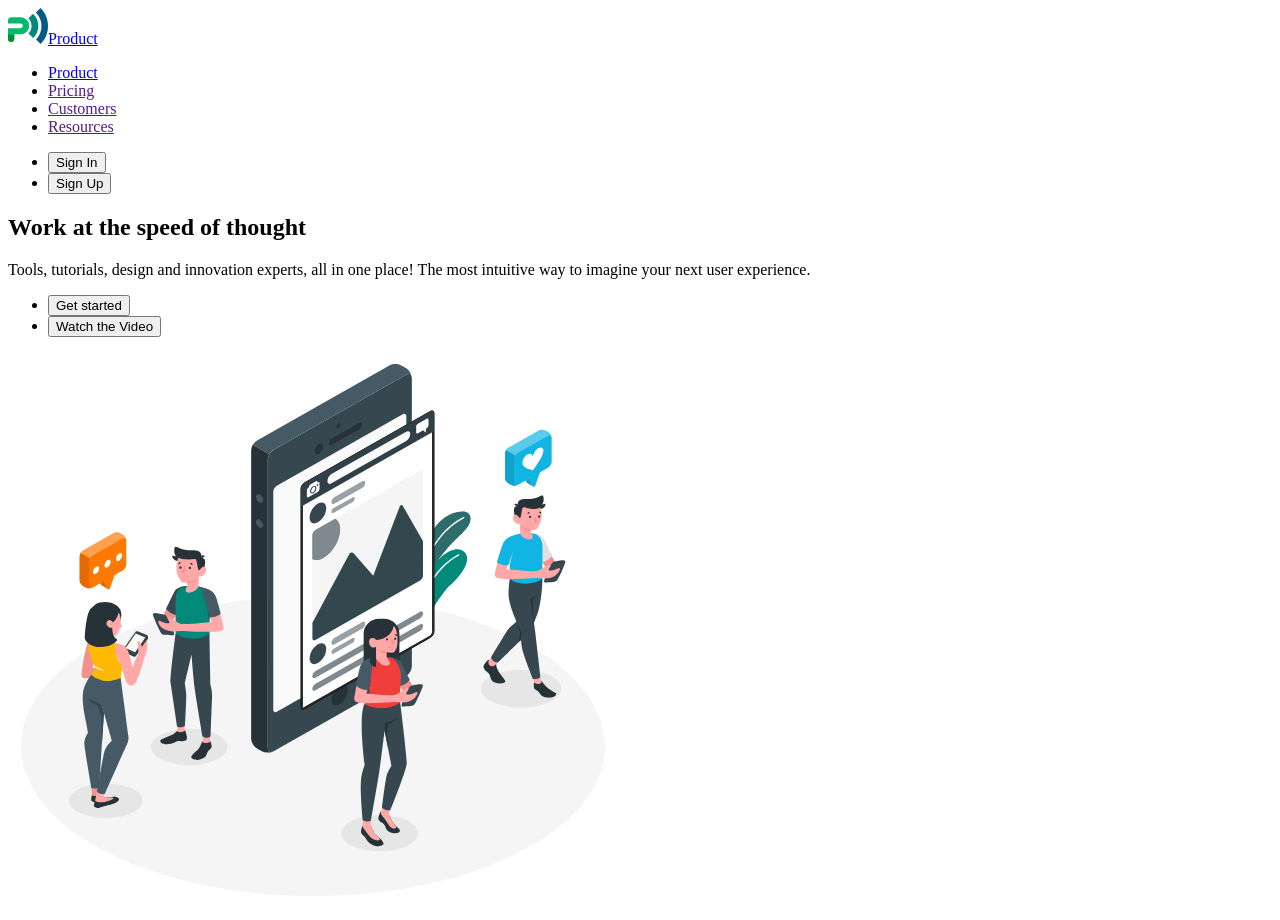
==== index.html @ d246ff9d "add hero markup" ====
<!DOCTYPE html>
<html lang="en">
  <head>
    <meta charset="UTF-8" />
    <meta name="viewport" content="width=device-width, initial-scale=1.0" />
    <title>Business-promotion</title>
  </head>
  <body>
    <header>
      <a href="./index.html"
        ><img
          src="./images/logo.svg"
          alt="Logo"
          width="40"
          height="36"
        />Product</a
      >
      <nav>
        <ul>
          <li><a href="./index.html">Product</a></li>
          <li><a href="">Pricing</a></li>
          <li><a href="">Customers</a></li>
          <li><a href="">Resources</a></li>
        </ul>
      </nav>
      <ul>
        <li><button type="button">Sign In</button></li>
        <li><button type="button">Sign Up</button></li>
      </ul>
    </header>
    <main>
      <section>
        <h1>Work at the speed of thought</h1>
        <p>
          Tools, tutorials, design and innovation experts, all in one place! The
          most intuitive way to imagine your next user experience.
        </p>
        <ul>
          <li><button type="button">Get started</button></li>
          <li><button type="button">Watch the Video</button></li>
        </ul>
        <img
          src="./images/hero-img.svg"
          alt="hero-img"
          width="610"
          height="555"
        />
      </section>
    </main>
  </body>
</html>
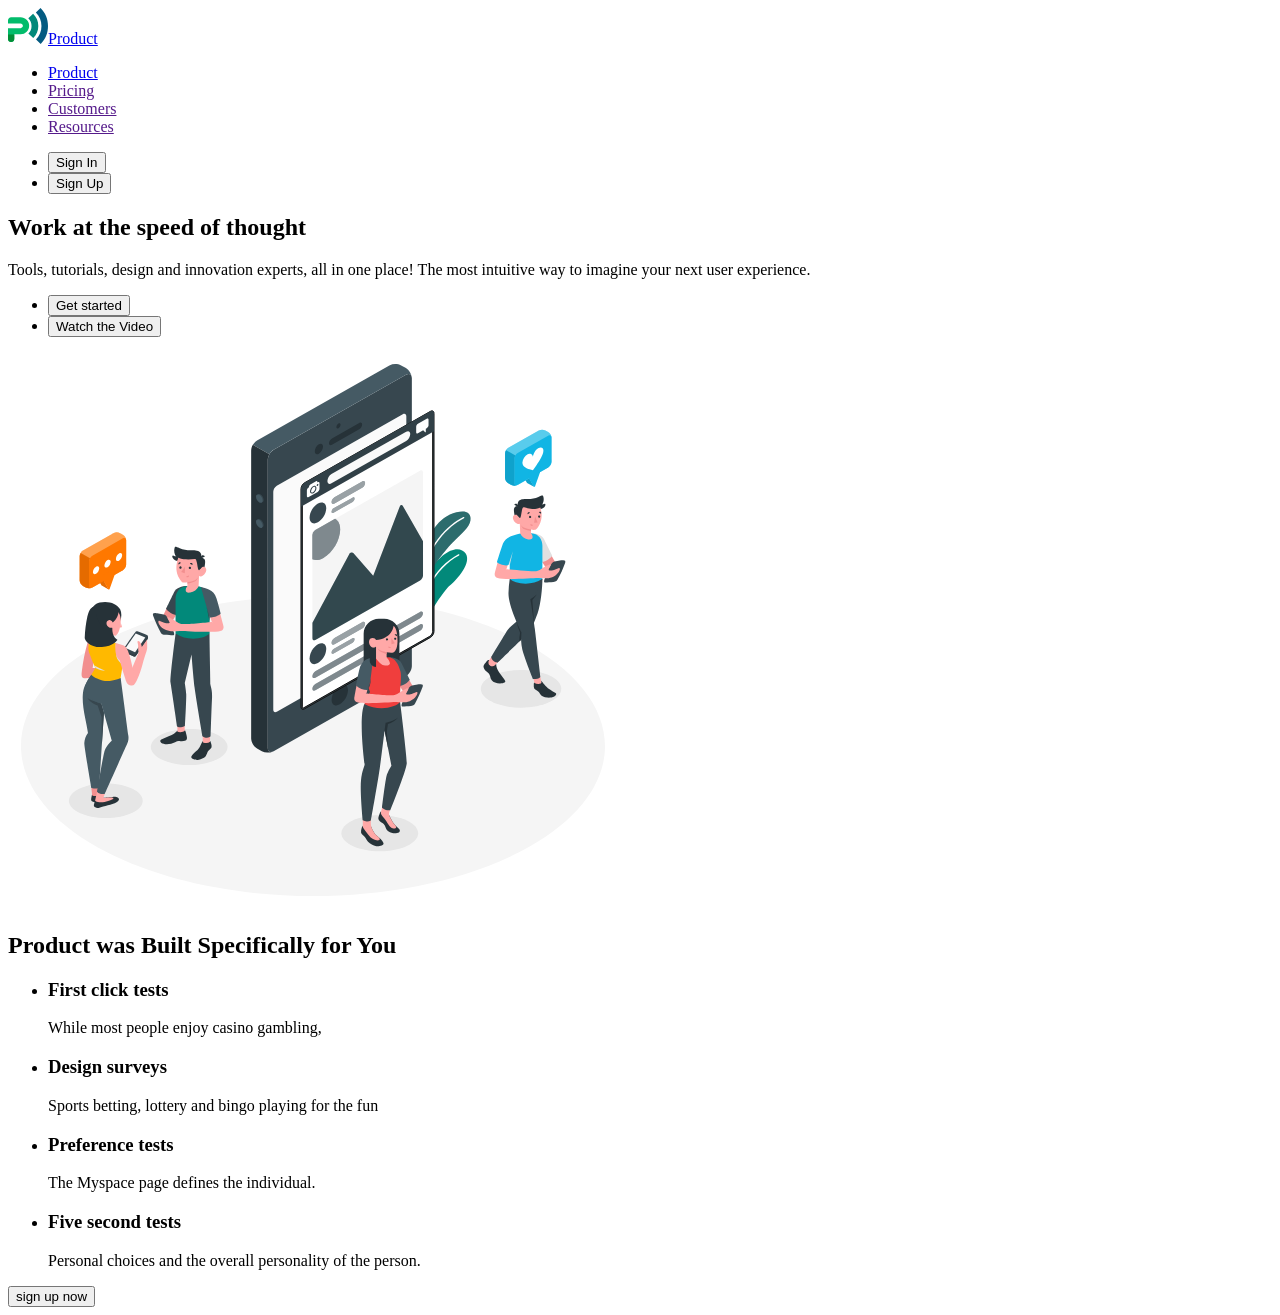
==== commit 132e9fc5: "add product section markup" ====
--- a/index.html
+++ b/index.html
@@ -46,6 +46,28 @@
           height="555"
         />
       </section>
+      <section>
+        <h2>Product was Built Specifically for You</h2>
+        <ul>
+          <li>
+            <h3>First click tests</h3>
+            <p>While most people enjoy casino gambling,</p>
+          </li>
+          <li>
+            <h3>Design surveys</h3>
+            <p>Sports betting, lottery and bingo playing for the fun</p>
+          </li>
+          <li>
+            <h3>Preference tests</h3>
+            <p>The Myspace page defines the individual.</p>
+          </li>
+          <li>
+            <h3>Five second tests</h3>
+            <p>Personal choices and the overall personality of the person.</p>
+          </li>
+        </ul>
+        <button type="button">sign up now</button>
+      </section>
     </main>
   </body>
 </html>
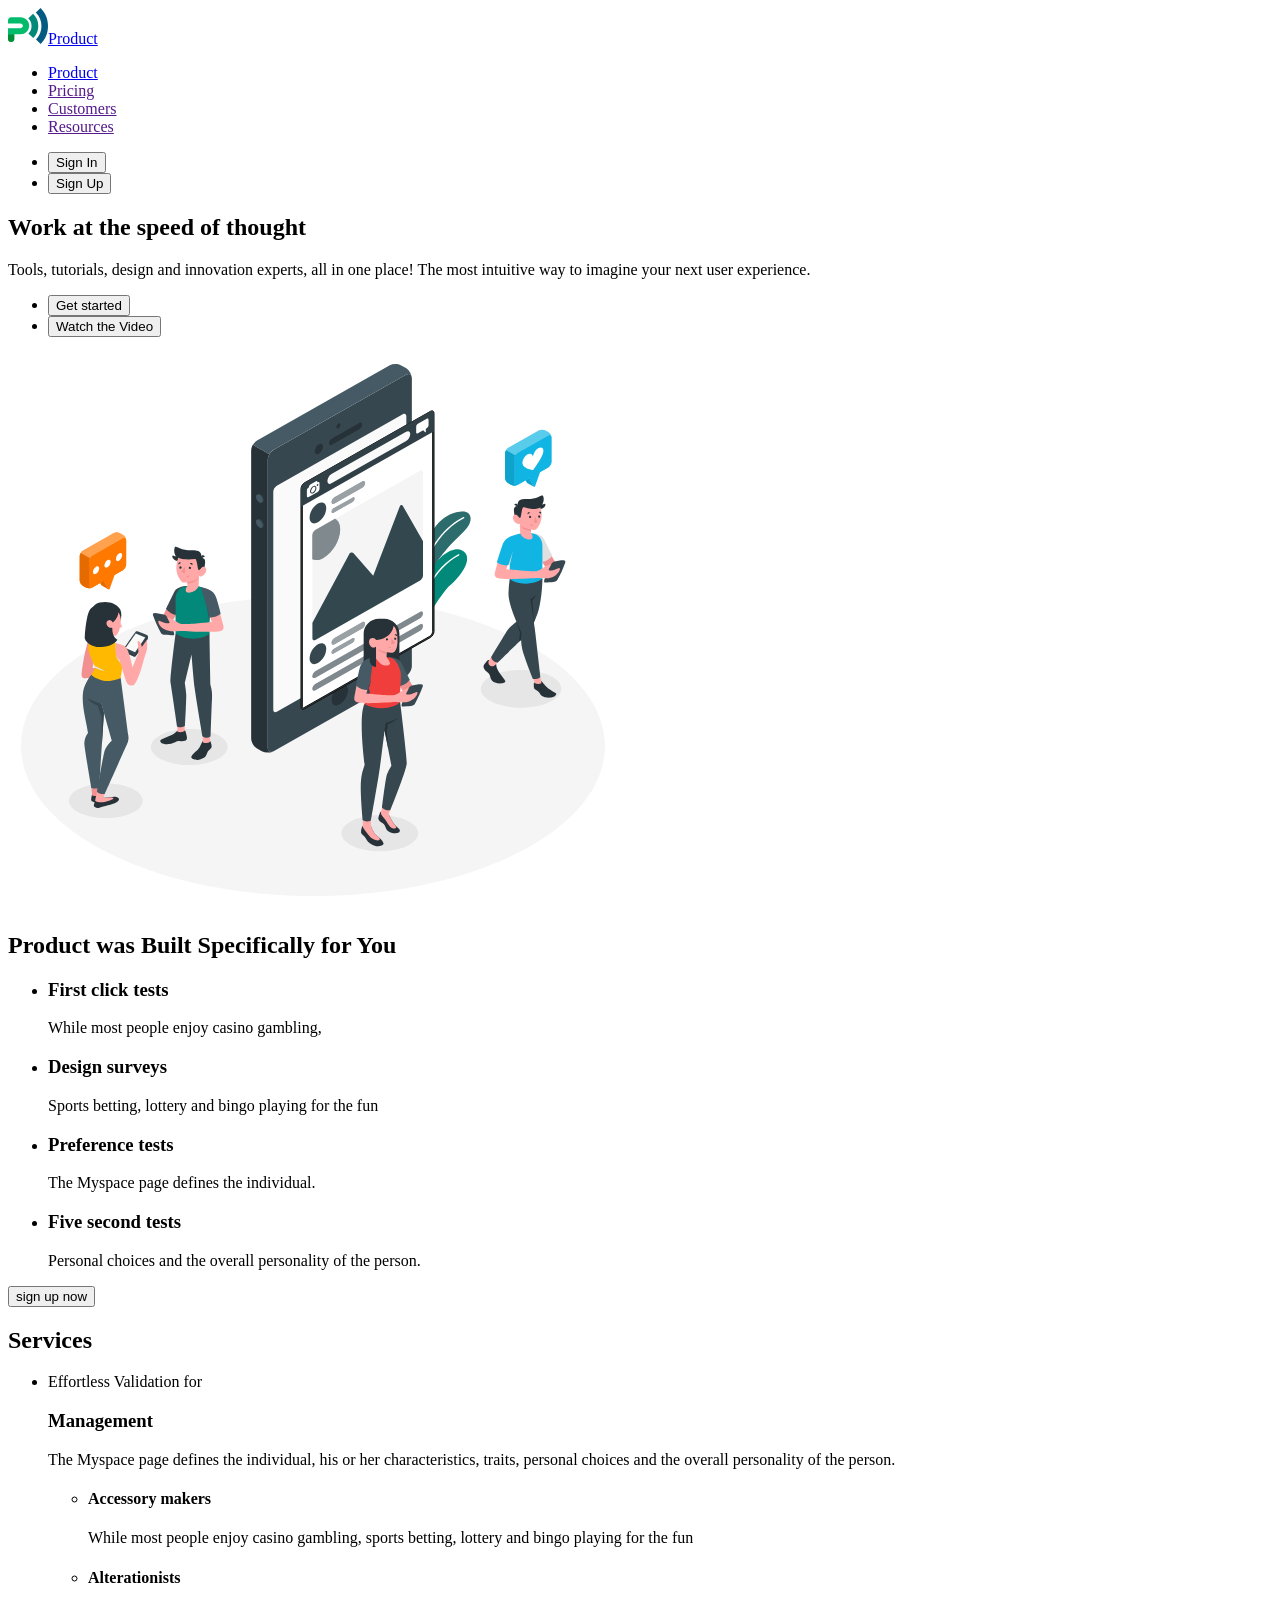
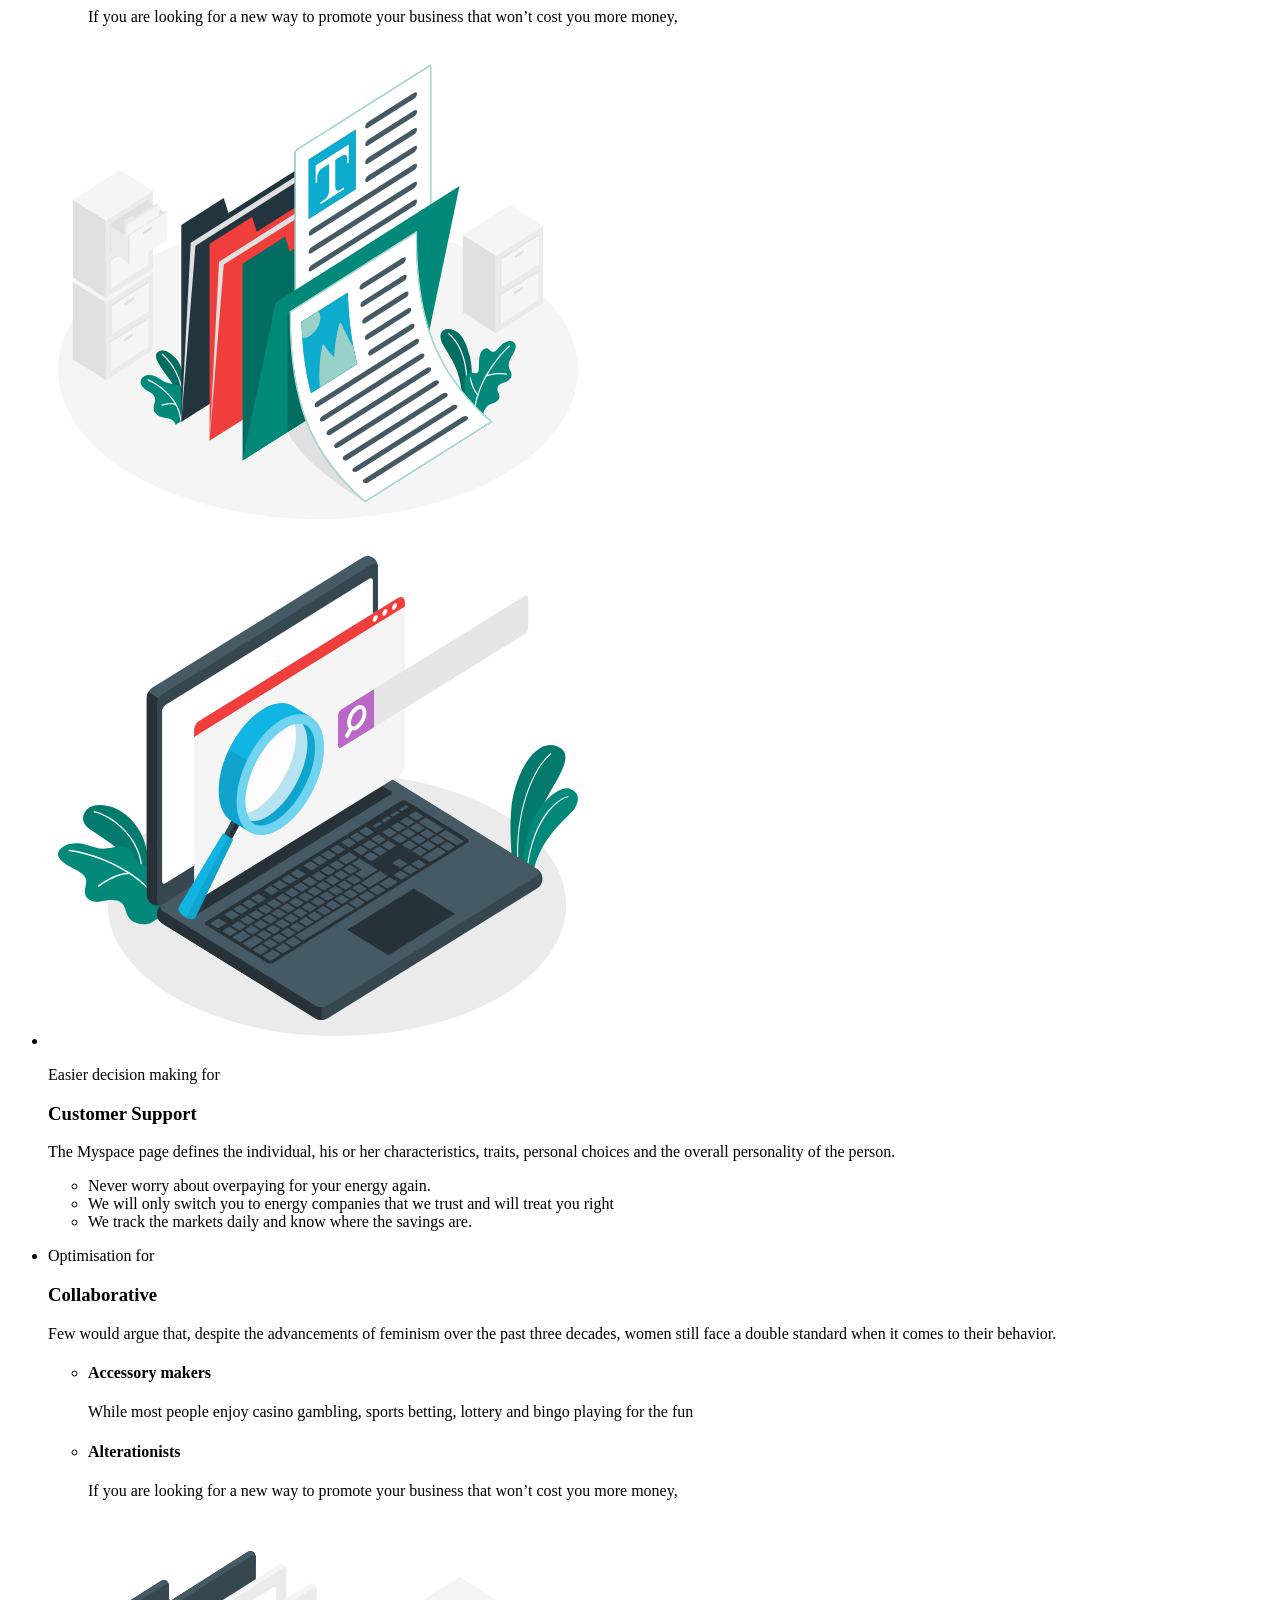
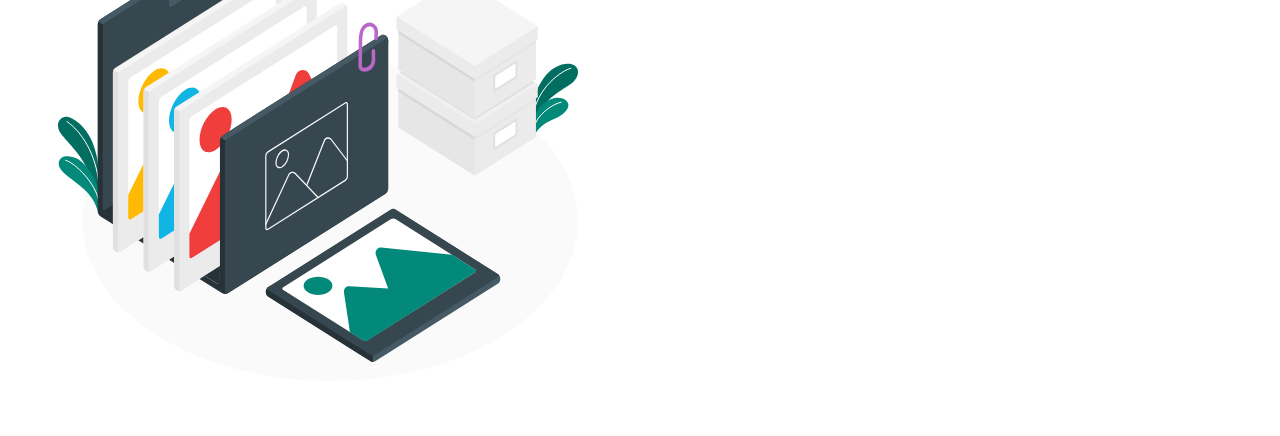
==== commit 3bfc272b: "add new section" ====
--- a/index.html
+++ b/index.html
@@ -68,6 +68,60 @@
         </ul>
         <button type="button">sign up now</button>
       </section>
+      <section>
+        <h2>Services</h2>
+        <ul>
+          <li>
+            <p>Effortless Validation for</p>
+            <h3>Management</h3>
+            <p>The Myspace page defines the individual, his or her characteristics, traits, personal choices and the overall
+            personality of the person.</p>
+            <ul>
+              <li>
+                <h4>Accessory makers</h4>
+                <p>While most people enjoy casino gambling, sports betting, lottery and bingo playing for the fun</p>
+              </li>
+              <li>
+                <h4>Alterationists</h4>
+                <p>If you are looking for a new way to promote your business that won’t cost you more money,</p>
+              </li>
+            </ul>
+            <img src="./images/management-img.svg" alt="management-img" width="540" alt="500">
+          </li>
+          <li>
+            <img src="./images/support-img.svg" alt="support-img" width="540" height="500">
+          <p>Easier decision making for</p>
+          <h3>Customer Support</h3>
+          <p>The Myspace page defines the individual, his or her characteristics, traits, personal choices and the overall
+          personality of the person.</p>
+          <ul>
+            <li>Never worry about overpaying for your energy again.
+            </li>
+            <li>We will only switch you to energy companies that we trust and will treat you right</li>
+            <li>We track the markets daily and know where the savings are.</li>
+          </ul>
+          </li>
+          <li>
+            <p>Optimisation for</p>
+            <h3>Collaborative</h3>
+            <p>Few would argue that, despite the advancements of feminism over the past three decades, women still face a double
+            standard when it comes to their behavior.
+            </p>
+            <ul>
+              <li>
+                <h4>Accessory makers</h4>
+                <p>While most people enjoy casino gambling, sports betting, lottery and bingo playing for the fun</p>
+              </li>
+              <li>
+                <h4>Alterationists</h4>
+                <p>If you are looking for a new way to promote your business that won’t cost you more money,</p>
+              </li>
+            </ul>
+            <img src="./images/collaboration-img.svg" alt="collaboration-img"
+            width="540" height="500">
+          </li>
+        </ul>
+      </section>
     </main>
   </body>
 </html>
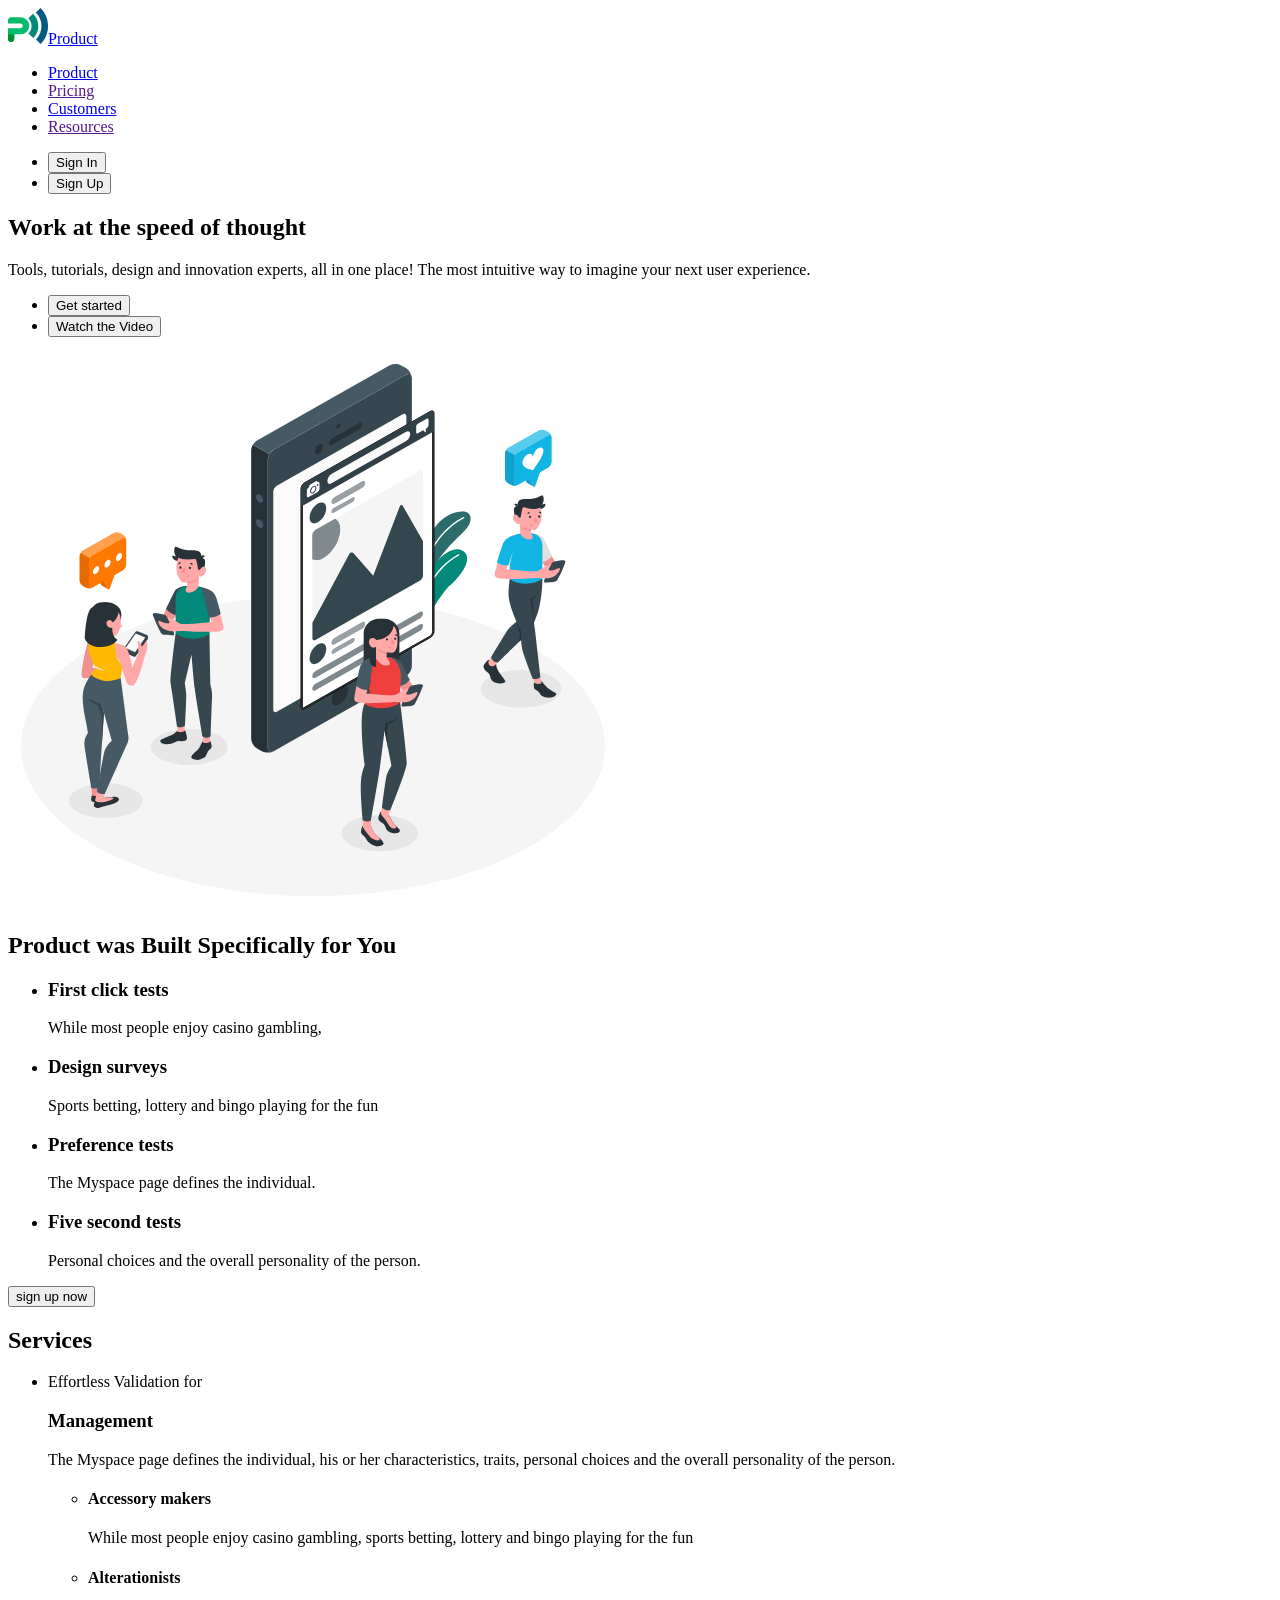
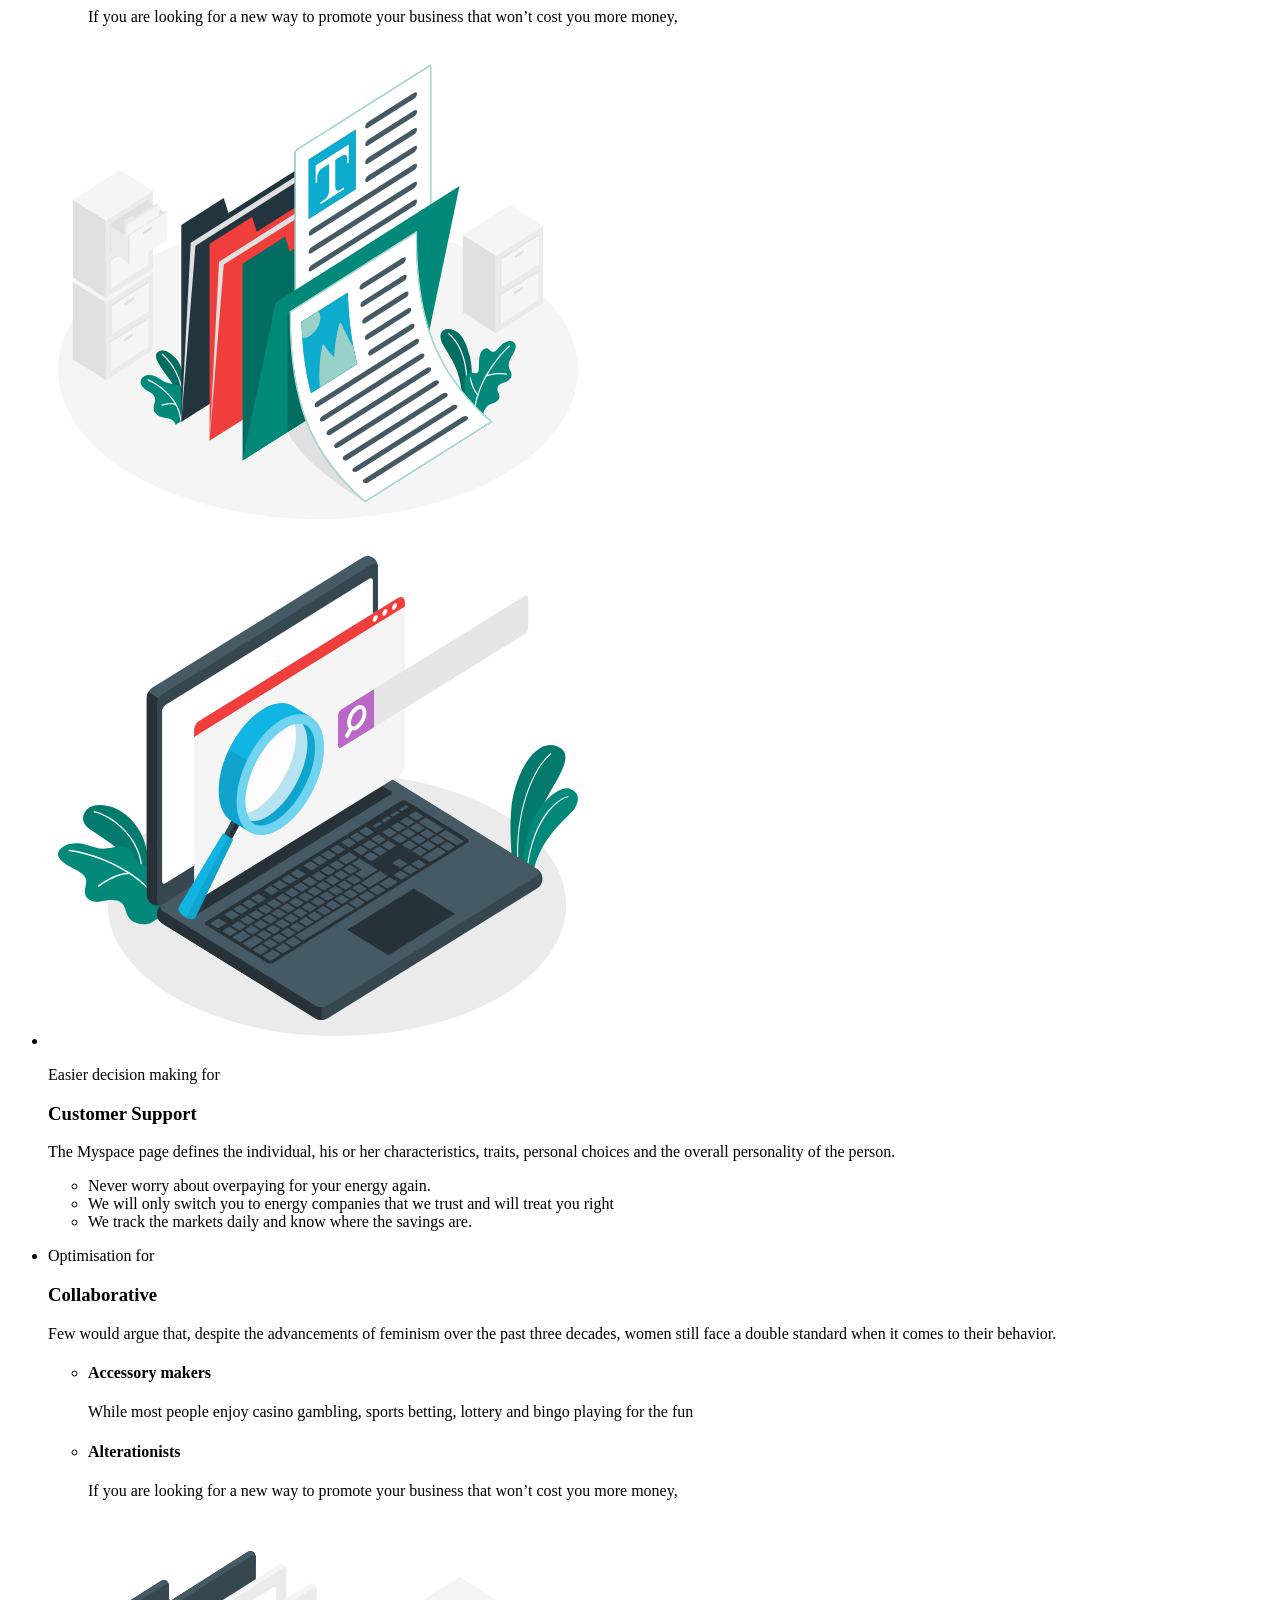
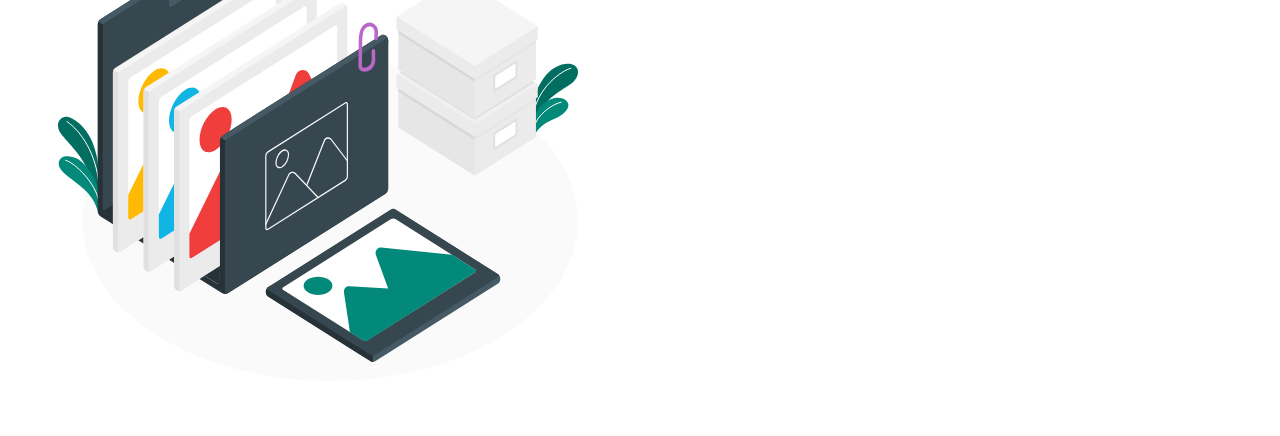
==== commit b635e97e: "add second page" ====
--- a/index.html
+++ b/index.html
@@ -19,7 +19,7 @@
         <ul>
           <li><a href="./index.html">Product</a></li>
           <li><a href="">Pricing</a></li>
-          <li><a href="">Customers</a></li>
+          <li><a href="./customer.html">Customers</a></li>
           <li><a href="">Resources</a></li>
         </ul>
       </nav>
@@ -74,51 +74,89 @@
           <li>
             <p>Effortless Validation for</p>
             <h3>Management</h3>
-            <p>The Myspace page defines the individual, his or her characteristics, traits, personal choices and the overall
-            personality of the person.</p>
+            <p>
+              The Myspace page defines the individual, his or her
+              characteristics, traits, personal choices and the overall
+              personality of the person.
+            </p>
             <ul>
               <li>
                 <h4>Accessory makers</h4>
-                <p>While most people enjoy casino gambling, sports betting, lottery and bingo playing for the fun</p>
+                <p>
+                  While most people enjoy casino gambling, sports betting,
+                  lottery and bingo playing for the fun
+                </p>
               </li>
               <li>
                 <h4>Alterationists</h4>
-                <p>If you are looking for a new way to promote your business that won’t cost you more money,</p>
+                <p>
+                  If you are looking for a new way to promote your business that
+                  won’t cost you more money,
+                </p>
               </li>
             </ul>
-            <img src="./images/management-img.svg" alt="management-img" width="540" alt="500">
+            <img
+              src="./images/management-img.svg"
+              alt="management-img"
+              width="540"
+              alt="500"
+            />
           </li>
           <li>
-            <img src="./images/support-img.svg" alt="support-img" width="540" height="500">
-          <p>Easier decision making for</p>
-          <h3>Customer Support</h3>
-          <p>The Myspace page defines the individual, his or her characteristics, traits, personal choices and the overall
-          personality of the person.</p>
-          <ul>
-            <li>Never worry about overpaying for your energy again.
-            </li>
-            <li>We will only switch you to energy companies that we trust and will treat you right</li>
-            <li>We track the markets daily and know where the savings are.</li>
-          </ul>
+            <img
+              src="./images/support-img.svg"
+              alt="support-img"
+              width="540"
+              height="500"
+            />
+            <p>Easier decision making for</p>
+            <h3>Customer Support</h3>
+            <p>
+              The Myspace page defines the individual, his or her
+              characteristics, traits, personal choices and the overall
+              personality of the person.
+            </p>
+            <ul>
+              <li>Never worry about overpaying for your energy again.</li>
+              <li>
+                We will only switch you to energy companies that we trust and
+                will treat you right
+              </li>
+              <li>
+                We track the markets daily and know where the savings are.
+              </li>
+            </ul>
           </li>
           <li>
             <p>Optimisation for</p>
             <h3>Collaborative</h3>
-            <p>Few would argue that, despite the advancements of feminism over the past three decades, women still face a double
-            standard when it comes to their behavior.
+            <p>
+              Few would argue that, despite the advancements of feminism over
+              the past three decades, women still face a double standard when it
+              comes to their behavior.
             </p>
             <ul>
               <li>
                 <h4>Accessory makers</h4>
-                <p>While most people enjoy casino gambling, sports betting, lottery and bingo playing for the fun</p>
+                <p>
+                  While most people enjoy casino gambling, sports betting,
+                  lottery and bingo playing for the fun
+                </p>
               </li>
               <li>
                 <h4>Alterationists</h4>
-                <p>If you are looking for a new way to promote your business that won’t cost you more money,</p>
+                <p>
+                  If you are looking for a new way to promote your business that
+                  won’t cost you more money,
+                </p>
               </li>
             </ul>
-            <img src="./images/collaboration-img.svg" alt="collaboration-img"
-            width="540" height="500">
+            <img
+              src="./images/collaboration-img.svg"
+              alt="collaboration-img"
+              width="540"
+              height="500"
+            />
           </li>
         </ul>
       </section>
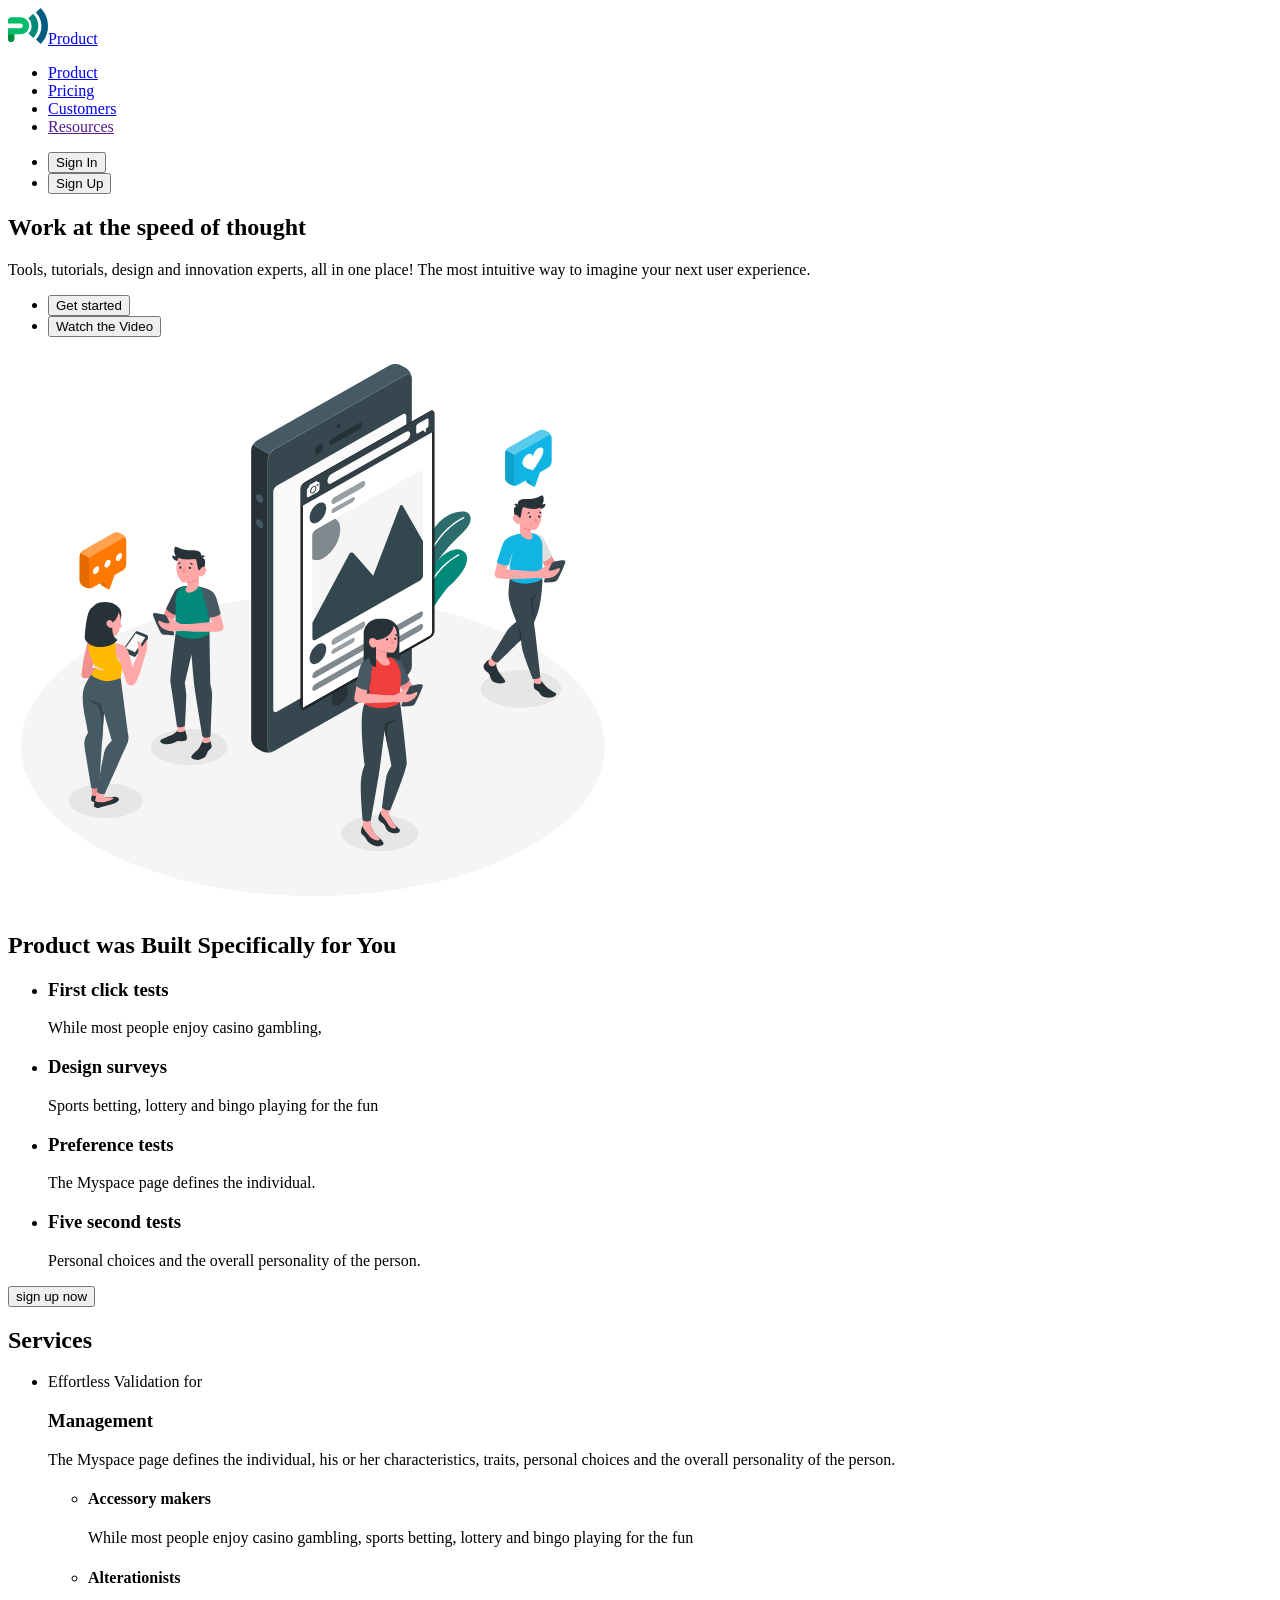
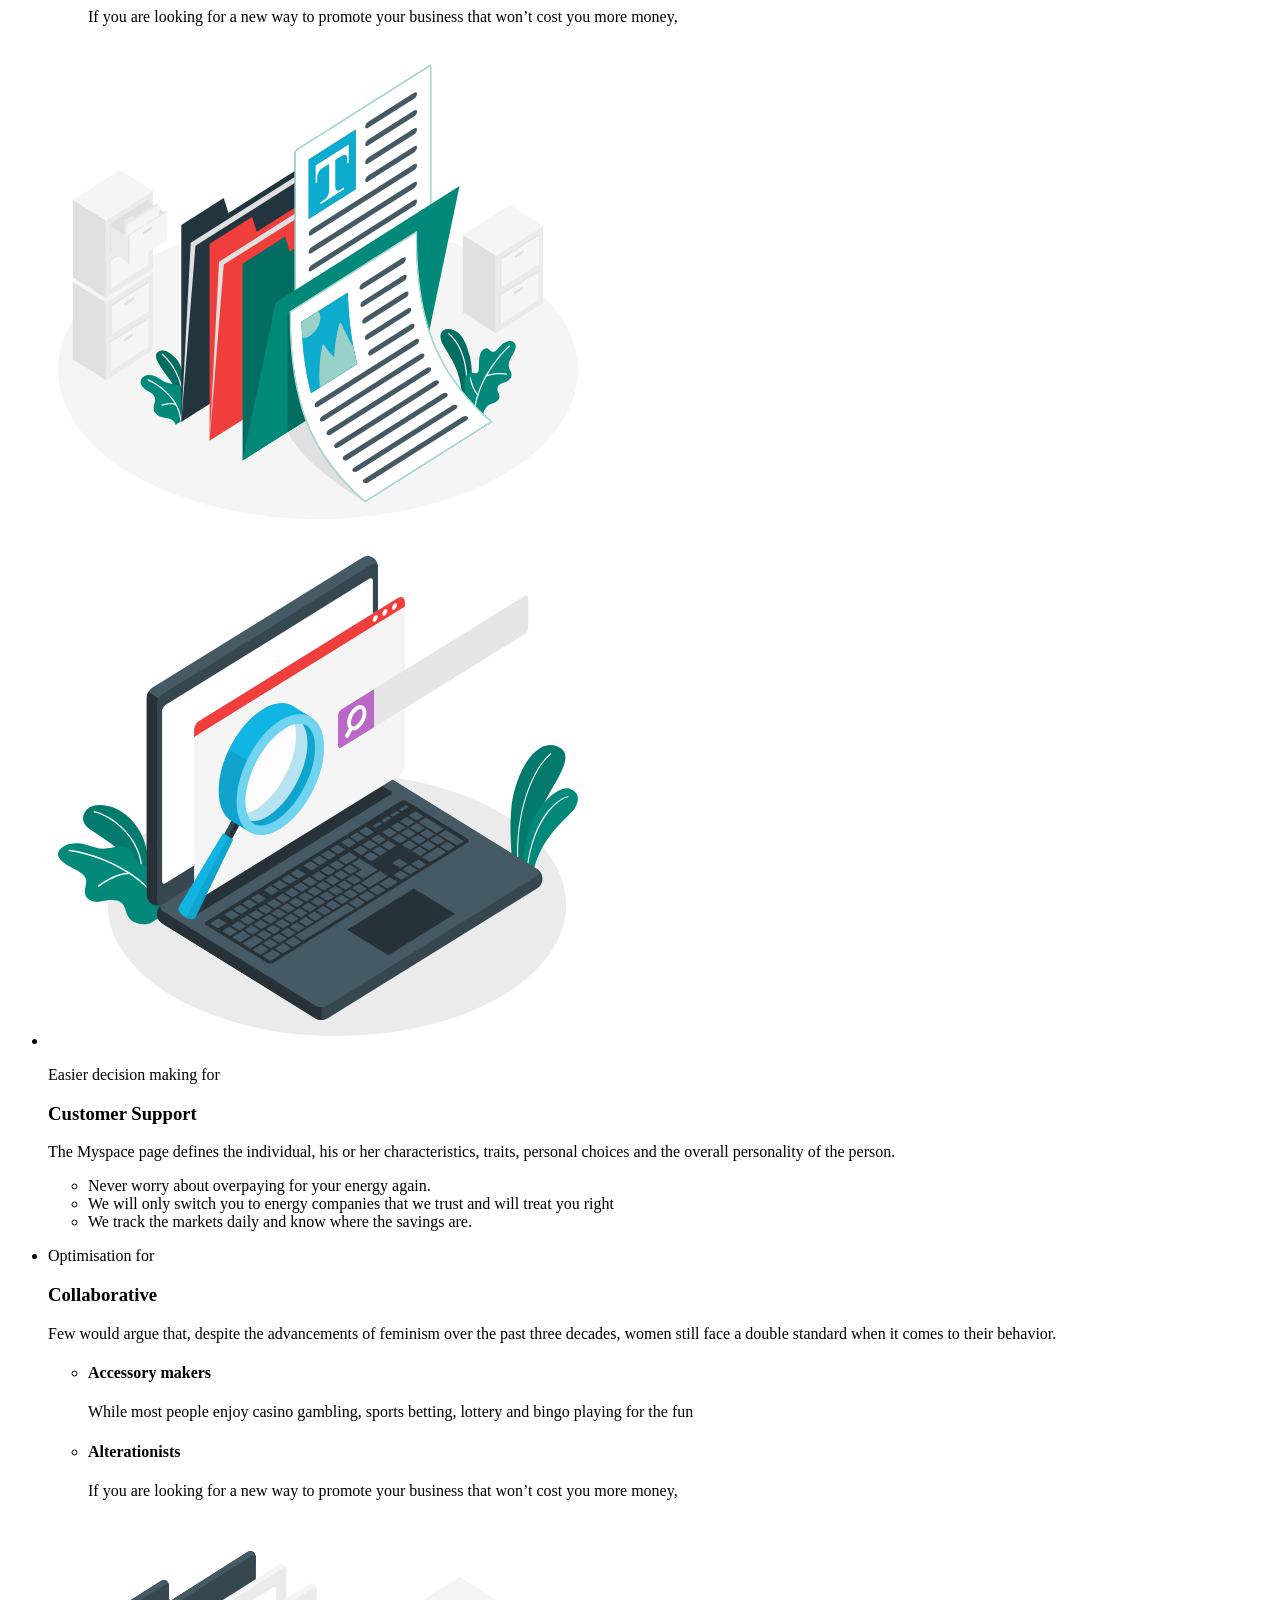
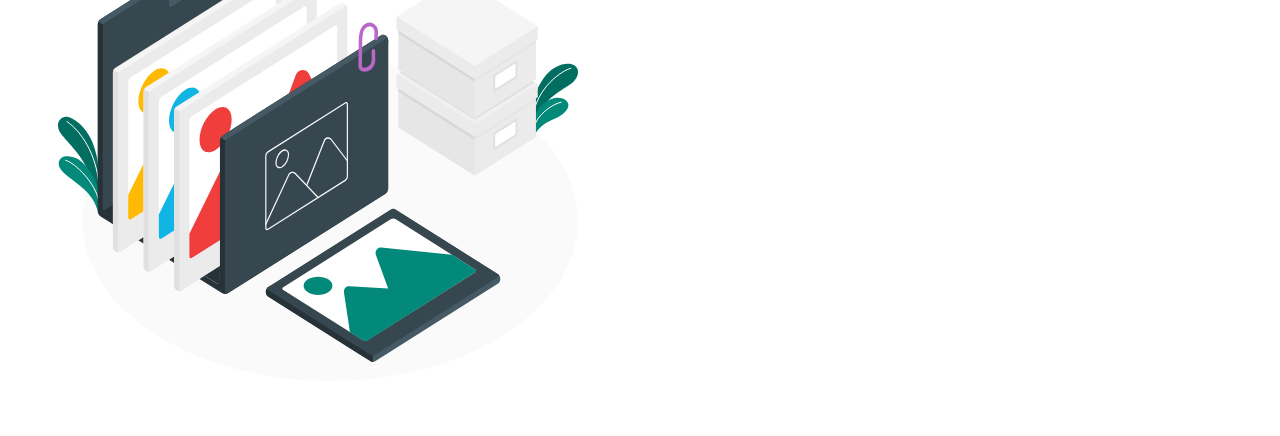
==== commit 0d7bff6d: "add new page" ====
--- a/index.html
+++ b/index.html
@@ -18,7 +18,7 @@
       <nav>
         <ul>
           <li><a href="./index.html">Product</a></li>
-          <li><a href="">Pricing</a></li>
+          <li><a href="./pricing.html">Pricing</a></li>
           <li><a href="./customer.html">Customers</a></li>
           <li><a href="">Resources</a></li>
         </ul>
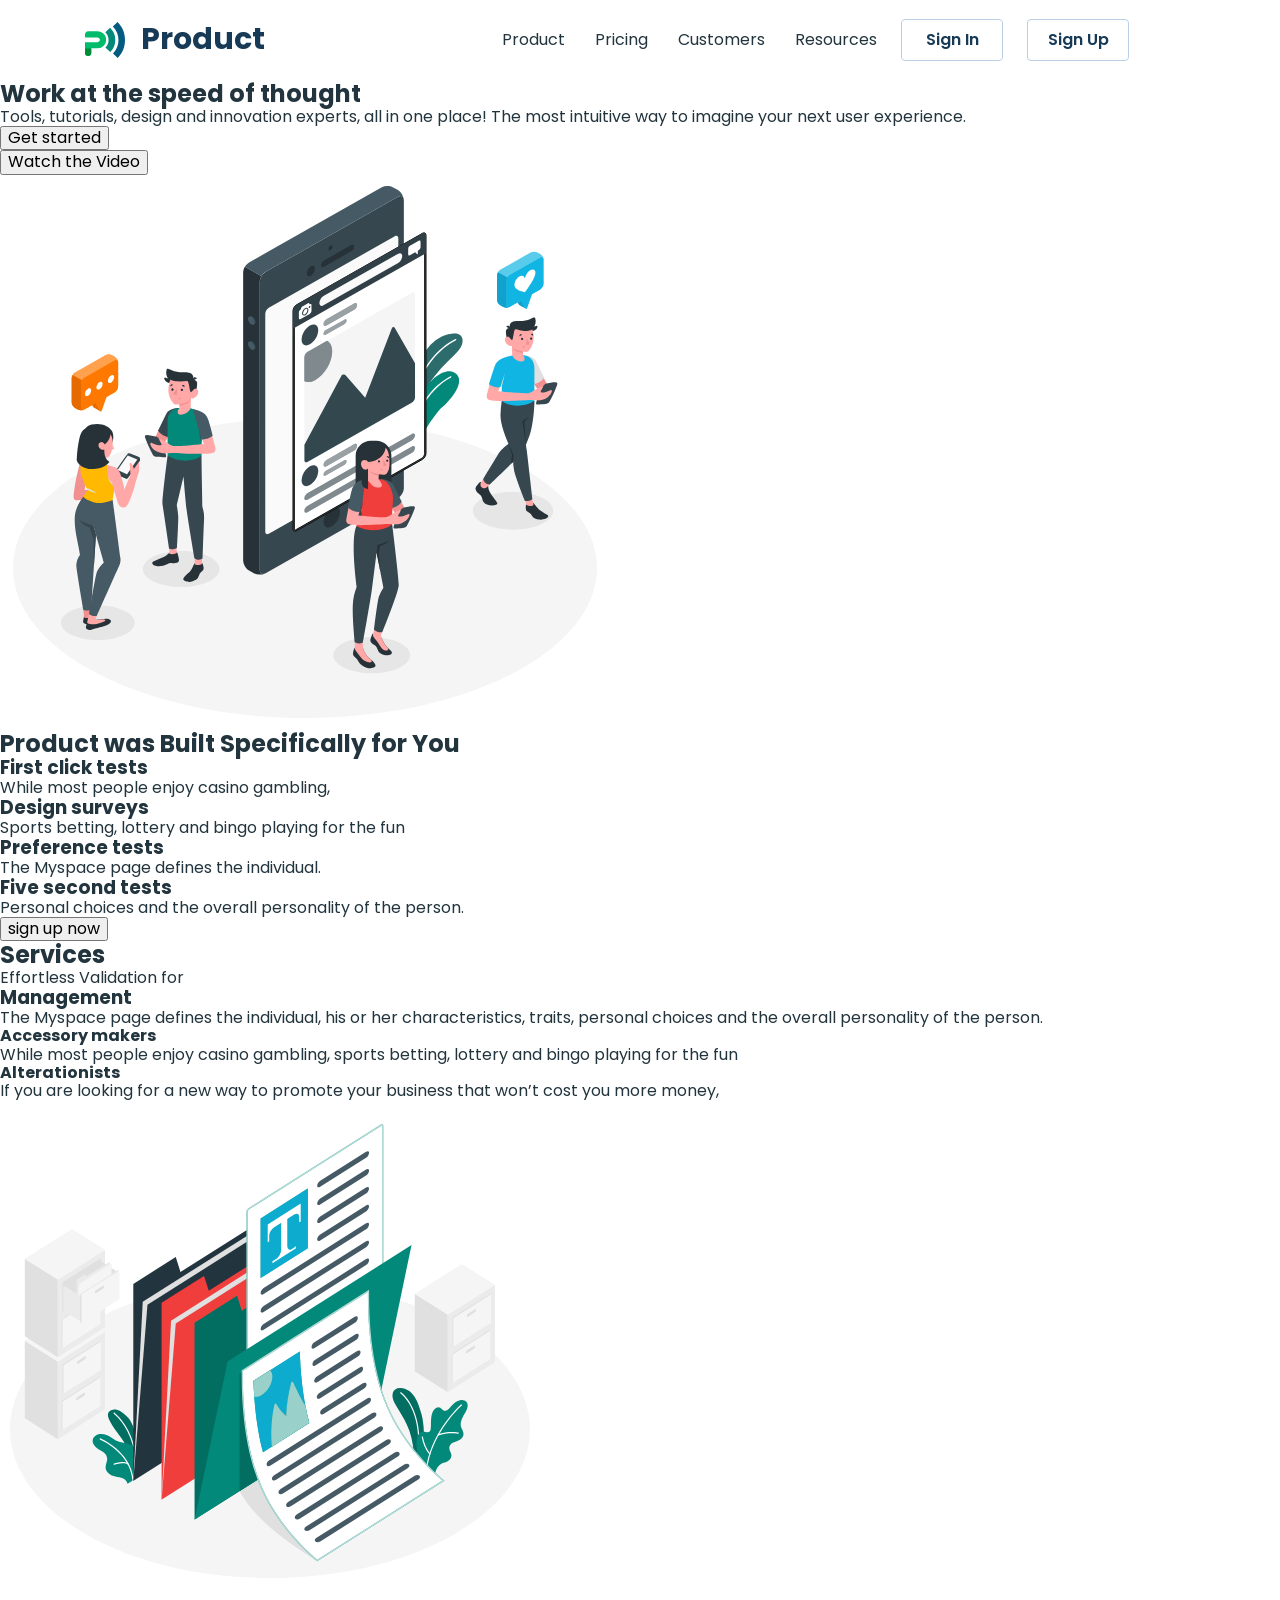
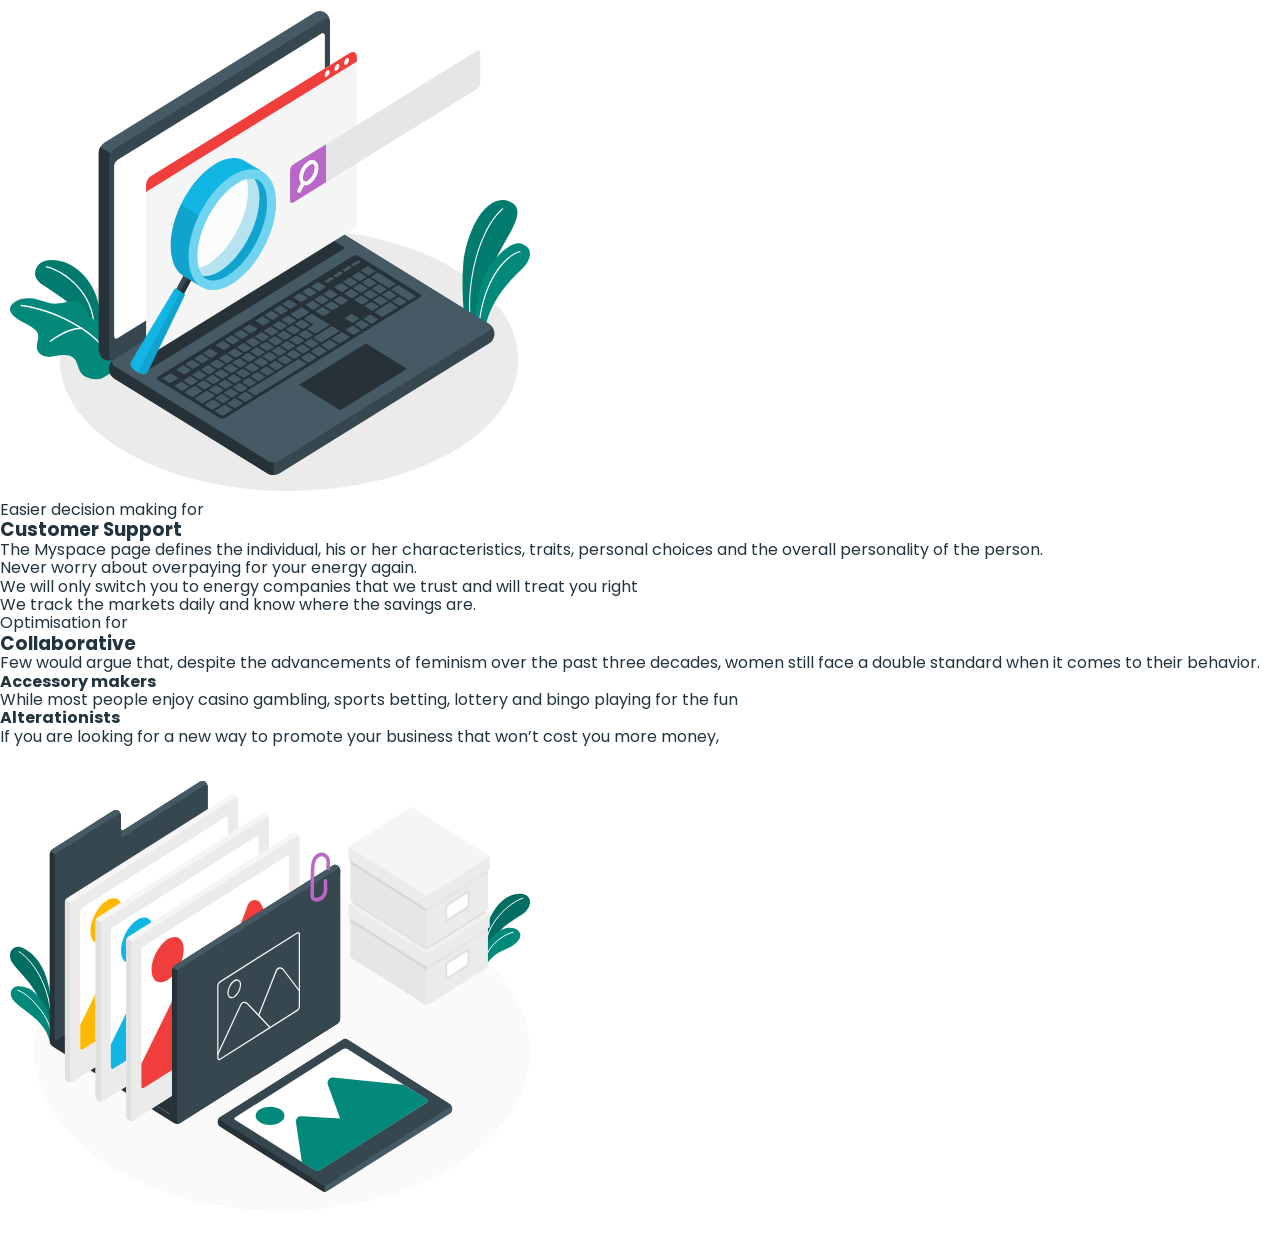
==== commit f855b3ea: "add header styles" ====
--- a/index.html
+++ b/index.html
@@ -3,30 +3,42 @@
   <head>
     <meta charset="UTF-8" />
     <meta name="viewport" content="width=device-width, initial-scale=1.0" />
+    <link rel="stylesheet" href="https://cdnjs.cloudflare.com/ajax/libs/modern-normalize/3.0.1/modern-normalize.min.css"
+      integrity="sha512-q6WgHqiHlKyOqslT/lgBgodhd03Wp4BEqKeW6nNtlOY4quzyG3VoQKFrieaCeSnuVseNKRGpGeDU3qPmabCANg=="
+      crossorigin="anonymous" referrerpolicy="no-referrer" />
+    <link rel="preconnect" href="https://fonts.googleapis.com">
+    <link rel="preconnect" href="https://fonts.gstatic.com" crossorigin>
+    <link
+      href="https://fonts.googleapis.com/css2?family=Inter:opsz,wght@14..32,500;700&family=Montserrat:wght@400;500;600;700&family=Poppins:wght@400;500;600;700&family=Roboto:wght@100;400;500;700;900&display=swap"
+      rel="stylesheet">
+
+    <link rel="stylesheet" href="./css/styles.css">
     <title>Business-promotion</title>
   </head>
   <body>
-    <header>
-      <a href="./index.html"
-        ><img
-          src="./images/logo.svg"
-          alt="Logo"
-          width="40"
-          height="36"
-        />Product</a
-      >
-      <nav>
-        <ul>
-          <li><a href="./index.html">Product</a></li>
-          <li><a href="./pricing.html">Pricing</a></li>
-          <li><a href="./customer.html">Customers</a></li>
-          <li><a href="">Resources</a></li>
+    <header class="header">
+      <div class="container header-container">
+        <a class="header-logo" href="./index.html"
+          ><img
+            src="./images/logo.svg"
+            alt="Logo"
+            width="40"
+            height="36"
+          />Product</a
+        >
+        <nav class="header-nav">
+          <ul class="header-nav-list">
+            <li class="header-nav-item"><a class="header-nav-link" href="./index.html">Product</a></li>
+            <li class="header-nav-item"><a class="header-nav-link" href="./pricing.html">Pricing</a></li>
+            <li class="header-nav-item"><a class="header-nav-link" href="./customer.html">Customers</a></li>
+            <li class="header-nav-item"><a class="header-nav-link" href="">Resources</a></li>
+          </ul>
+        </nav>
+        <ul class="header-btn-list">
+          <li class="header-btn-item"><button class="header-btn" type="button">Sign In</button></li>
+          <li class="header-btn-item"><button class="header-btn" type="button">Sign Up</button></li>
         </ul>
-      </nav>
-      <ul>
-        <li><button type="button">Sign In</button></li>
-        <li><button type="button">Sign Up</button></li>
-      </ul>
+      </div>
     </header>
     <main>
       <section>
--- a/css/styles.css
+++ b/css/styles.css
@@ -0,0 +1,108 @@
+p, h1, h2, h3, h4, h5, h6 {
+    margin: 0;
+}
+
+ul {
+    padding-left: 0;
+    margin: 0;
+    list-style: none;
+}
+
+img {
+    display: block;
+}
+
+a {
+    text-decoration: none;
+}
+
+button {
+    cursor: pointer;
+}
+
+address {
+    font-style: normal;
+}
+
+body {
+font-family: "Poppins", sans-serif;
+color: #22343d;
+background-color: #fff;
+}
+
+.container {
+    width: 1140px;
+    padding: 0 15px;
+    margin: 0 auto;
+}
+
+.header {}
+
+.header-container {
+    display: flex;
+    align-items: center;
+}
+
+.header-logo {
+    font-weight: 700;
+    font-size: 30px;
+    line-height: 0.93;
+    color: #173a56;
+    display: flex;
+    gap: 16px;
+    align-items: center;
+    margin-right: 237px;
+}
+
+.header-nav {
+    margin-right: 24px;
+}
+
+.header-nav-list {
+    display: flex;
+    gap: 30px;
+}
+
+/* .header-nav-item:not(:last-child) {
+    margin-right: 30px;
+} */
+
+.header-nav-link {
+    font-size: 16px;
+    line-height: 1.75;
+    color: #22343d;
+    display: block;
+    padding: 26px 0;
+}
+
+.header-btn-list {
+    display: flex;
+    gap: 24px;
+}
+
+.header-btn-item {}
+
+.header-btn {
+    font-weight: 600;
+    font-size: 16px;
+    text-align: center;
+    color: #173a56;
+    background-color: transparent;
+    min-width: 102px;
+    height: 42px;
+    border-radius: 4px;
+    border: 1px solid #bcd0e5;
+}
+
+.header-btn:hover, 
+.header-btn:focus {
+    color: #fff;
+    background-color: #02897a;
+    border: none;
+}
+
+
+
+
+
+
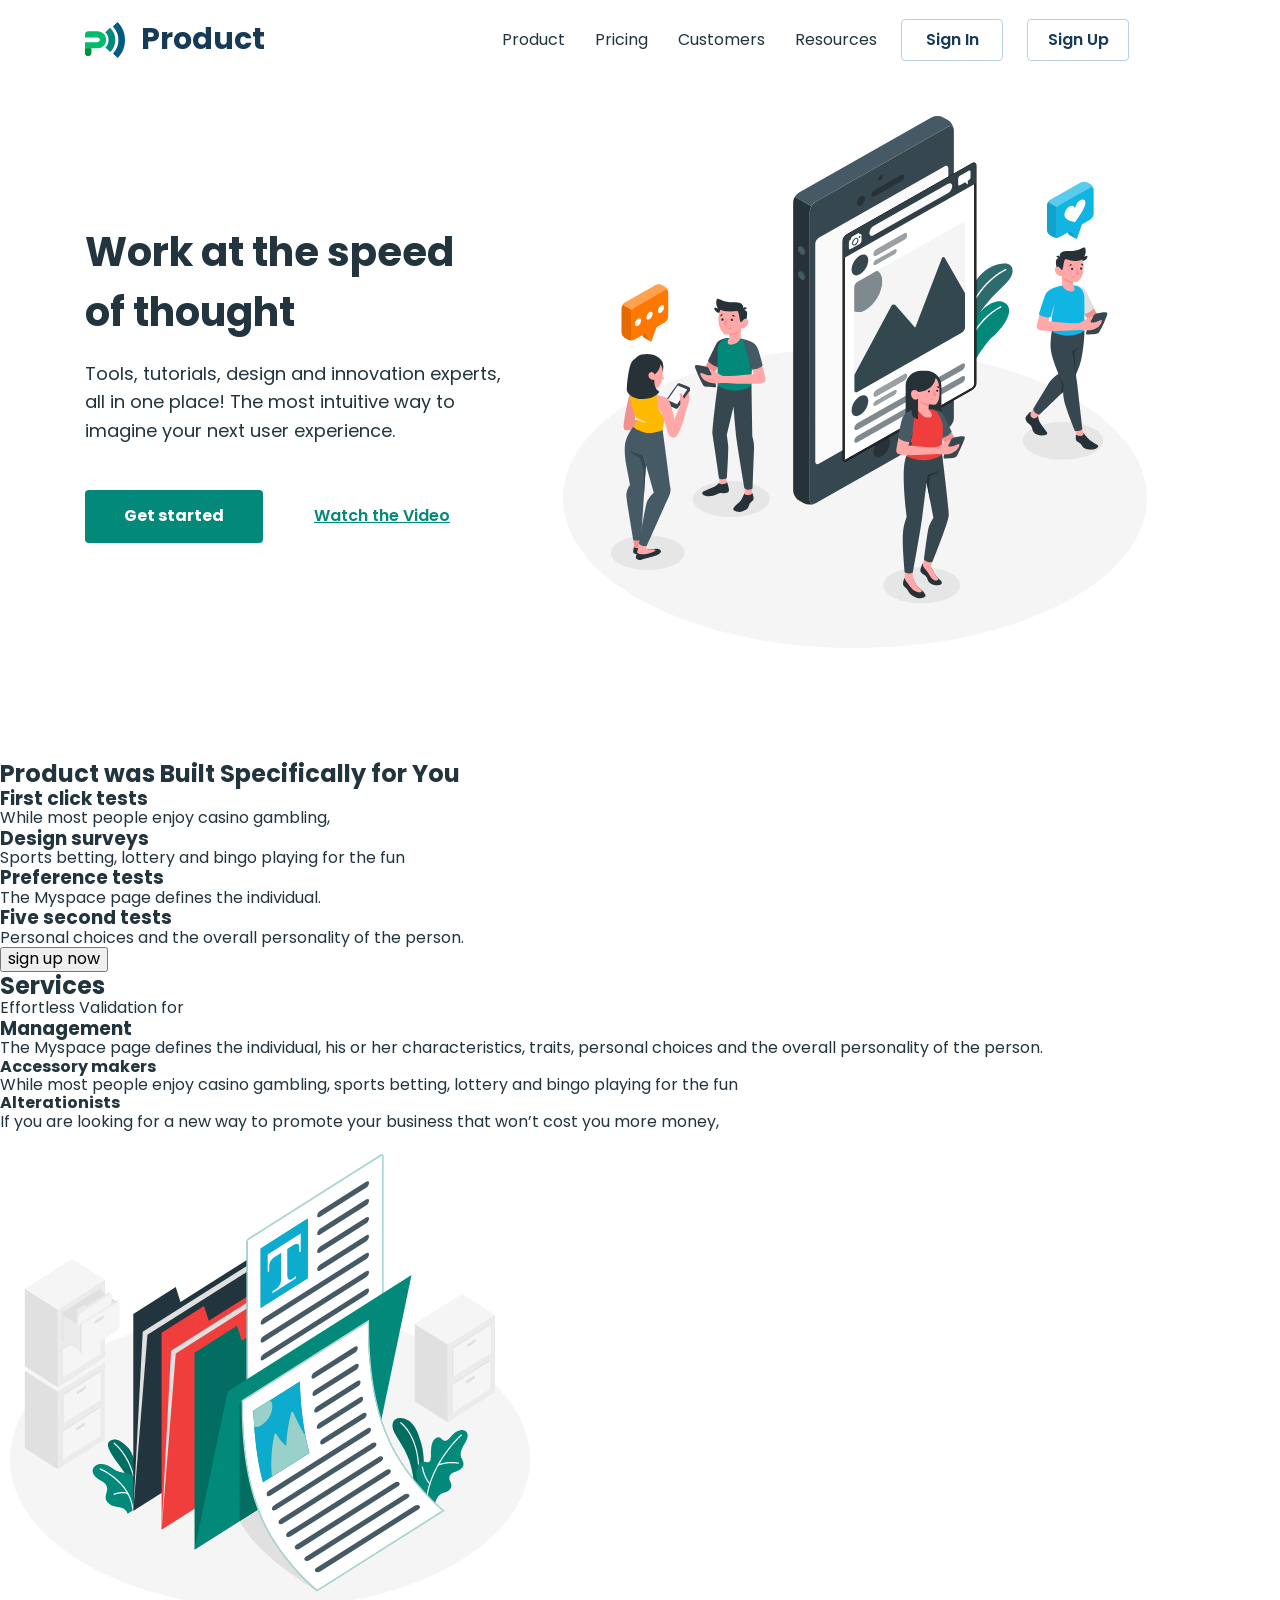
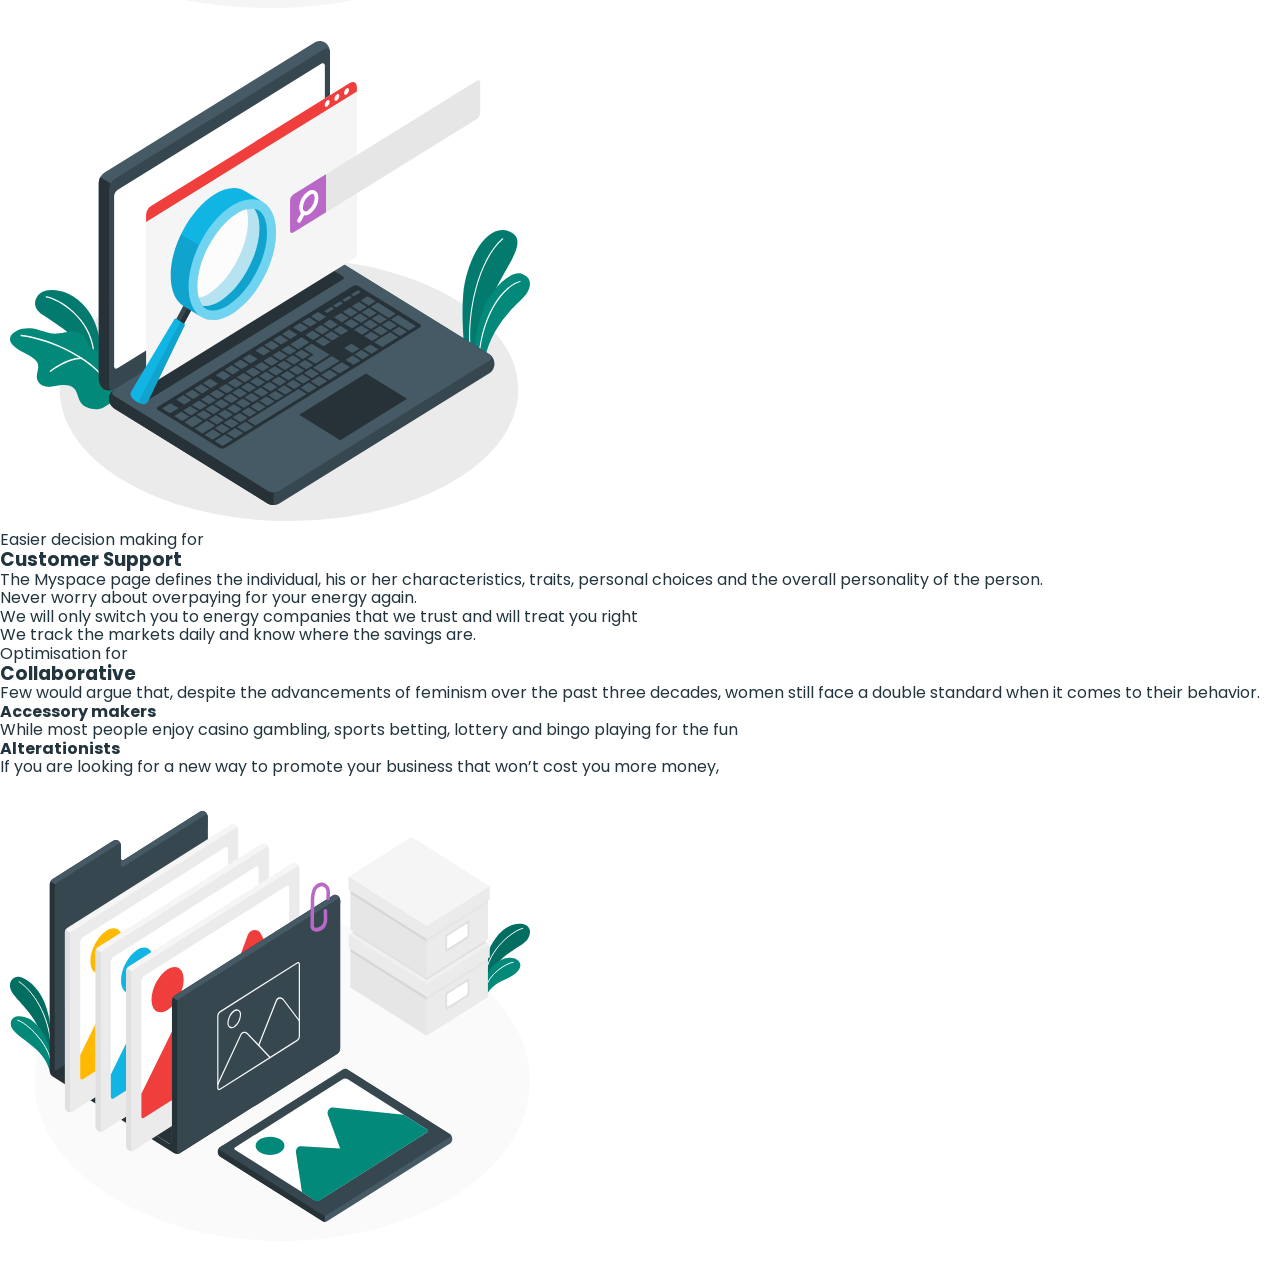
==== commit caca4381: "add hero styles" ====
--- a/index.html
+++ b/index.html
@@ -3,16 +3,21 @@
   <head>
     <meta charset="UTF-8" />
     <meta name="viewport" content="width=device-width, initial-scale=1.0" />
-    <link rel="stylesheet" href="https://cdnjs.cloudflare.com/ajax/libs/modern-normalize/3.0.1/modern-normalize.min.css"
+    <link
+      rel="stylesheet"
+      href="https://cdnjs.cloudflare.com/ajax/libs/modern-normalize/3.0.1/modern-normalize.min.css"
       integrity="sha512-q6WgHqiHlKyOqslT/lgBgodhd03Wp4BEqKeW6nNtlOY4quzyG3VoQKFrieaCeSnuVseNKRGpGeDU3qPmabCANg=="
-      crossorigin="anonymous" referrerpolicy="no-referrer" />
-    <link rel="preconnect" href="https://fonts.googleapis.com">
-    <link rel="preconnect" href="https://fonts.gstatic.com" crossorigin>
+      crossorigin="anonymous"
+      referrerpolicy="no-referrer"
+    />
+    <link rel="preconnect" href="https://fonts.googleapis.com" />
+    <link rel="preconnect" href="https://fonts.gstatic.com" crossorigin />
     <link
       href="https://fonts.googleapis.com/css2?family=Inter:opsz,wght@14..32,500;700&family=Montserrat:wght@400;500;600;700&family=Poppins:wght@400;500;600;700&family=Roboto:wght@100;400;500;700;900&display=swap"
-      rel="stylesheet">
+      rel="stylesheet"
+    />
 
-    <link rel="stylesheet" href="./css/styles.css">
+    <link rel="stylesheet" href="./css/styles.css" />
     <title>Business-promotion</title>
   </head>
   <body>
@@ -28,35 +33,59 @@
         >
         <nav class="header-nav">
           <ul class="header-nav-list">
-            <li class="header-nav-item"><a class="header-nav-link" href="./index.html">Product</a></li>
-            <li class="header-nav-item"><a class="header-nav-link" href="./pricing.html">Pricing</a></li>
-            <li class="header-nav-item"><a class="header-nav-link" href="./customer.html">Customers</a></li>
-            <li class="header-nav-item"><a class="header-nav-link" href="">Resources</a></li>
+            <li class="header-nav-item">
+              <a class="header-nav-link" href="./index.html">Product</a>
+            </li>
+            <li class="header-nav-item">
+              <a class="header-nav-link" href="./pricing.html">Pricing</a>
+            </li>
+            <li class="header-nav-item">
+              <a class="header-nav-link" href="./customer.html">Customers</a>
+            </li>
+            <li class="header-nav-item">
+              <a class="header-nav-link" href="">Resources</a>
+            </li>
           </ul>
         </nav>
         <ul class="header-btn-list">
-          <li class="header-btn-item"><button class="header-btn" type="button">Sign In</button></li>
-          <li class="header-btn-item"><button class="header-btn" type="button">Sign Up</button></li>
+          <li class="header-btn-item">
+            <button class="header-btn" type="button">Sign In</button>
+          </li>
+          <li class="header-btn-item">
+            <button class="header-btn" type="button">Sign Up</button>
+          </li>
         </ul>
       </div>
     </header>
     <main>
-      <section>
-        <h1>Work at the speed of thought</h1>
-        <p>
-          Tools, tutorials, design and innovation experts, all in one place! The
-          most intuitive way to imagine your next user experience.
-        </p>
-        <ul>
-          <li><button type="button">Get started</button></li>
-          <li><button type="button">Watch the Video</button></li>
-        </ul>
-        <img
-          src="./images/hero-img.svg"
-          alt="hero-img"
-          width="610"
-          height="555"
-        />
+      <section class="hero">
+        <div class="container hero-container">
+          <div class="hero-box">
+            <h1 class="hero-title">Work at the speed of thought</h1>
+            <p class="hero-text">
+              Tools, tutorials, design and innovation experts, all in one place!
+              The most intuitive way to imagine your next user experience.
+            </p>
+            <ul class="hero-btn-list">
+              <li class="hero-btn-item">
+                <button type="button" class="hero-start-btn">
+                  Get started
+                </button>
+              </li>
+              <li class="hero-btn-item">
+                <button type="button" class="hero-video-btn">
+                  Watch the Video
+                </button>
+              </li>
+            </ul>
+          </div>
+          <img
+            src="./images/hero-img.svg"
+            alt="hero-img"
+            width="610"
+            height="555"
+          />
+        </div>
       </section>
       <section>
         <h2>Product was Built Specifically for You</h2>
--- a/css/styles.css
+++ b/css/styles.css
@@ -1,66 +1,73 @@
-p, h1, h2, h3, h4, h5, h6 {
-    margin: 0;
+p,
+h1,
+h2,
+h3,
+h4,
+h5,
+h6 {
+  margin: 0;
 }
 
 ul {
-    padding-left: 0;
-    margin: 0;
-    list-style: none;
+  padding-left: 0;
+  margin: 0;
+  list-style: none;
 }
 
 img {
-    display: block;
+  display: block;
 }
 
 a {
-    text-decoration: none;
+  text-decoration: none;
 }
 
 button {
-    cursor: pointer;
+  cursor: pointer;
 }
 
 address {
-    font-style: normal;
+  font-style: normal;
 }
 
 body {
-font-family: "Poppins", sans-serif;
-color: #22343d;
-background-color: #fff;
+  font-family: "Poppins", sans-serif;
+  color: #22343d;
+  background-color: #fff;
 }
 
 .container {
-    width: 1140px;
-    padding: 0 15px;
-    margin: 0 auto;
+  width: 1140px;
+  padding: 0 15px;
+  margin: 0 auto;
 }
 
-.header {}
+.header {
+}
 
 .header-container {
-    display: flex;
-    align-items: center;
+  display: flex;
+  align-items: center;
 }
 
 .header-logo {
-    font-weight: 700;
-    font-size: 30px;
-    line-height: 0.93;
-    color: #173a56;
-    display: flex;
-    gap: 16px;
-    align-items: center;
-    margin-right: 237px;
+  font-weight: 700;
+  font-size: 30px;
+  line-height: 0.93;
+  color: #173a56;
+  display: flex;
+  gap: 16px;
+  align-items: center;
+  margin-right: 237px;
 }
 
 .header-nav {
-    margin-right: 24px;
+  margin-right: 24px;
 }
 
 .header-nav-list {
-    display: flex;
-    gap: 30px;
+  display: flex;
+  gap: 30px;
 }
 
 /* .header-nav-item:not(:last-child) {
@@ -68,41 +75,88 @@
 } */
 
 .header-nav-link {
-    font-size: 16px;
-    line-height: 1.75;
-    color: #22343d;
-    display: block;
-    padding: 26px 0;
+  font-size: 16px;
+  line-height: 1.75;
+  color: #22343d;
+  display: block;
+  padding: 26px 0;
 }
 
 .header-btn-list {
-    display: flex;
-    gap: 24px;
+  display: flex;
+  gap: 24px;
 }
 
-.header-btn-item {}
+.header-btn-item {
+}
 
 .header-btn {
-    font-weight: 600;
-    font-size: 16px;
-    text-align: center;
-    color: #173a56;
-    background-color: transparent;
-    min-width: 102px;
-    height: 42px;
-    border-radius: 4px;
-    border: 1px solid #bcd0e5;
+  font-weight: 600;
+  font-size: 16px;
+  text-align: center;
+  color: #173a56;
+  background-color: transparent;
+  min-width: 102px;
+  height: 42px;
+  border-radius: 4px;
+  border: 1px solid #bcd0e5;
 }
 
-.header-btn:hover, 
+.header-btn:hover,
 .header-btn:focus {
-    color: #fff;
-    background-color: #02897a;
-    border: none;
+  color: #fff;
+  background-color: #02897a;
+  border: none;
 }
 
-
-
-
-
-
+/* ----------HERO SECTION------------ */
+.hero {
+  padding-top: 25px;
+  padding-bottom: 100px;
+}
+.hero-title {
+  font-size: 40px;
+  line-height: 1.5;
+  color: #22343d;
+  width: 390px;
+  margin-bottom: 18px;
+}
+.hero-text {
+  font-size: 18px;
+  line-height: 1.56;
+  color: #22343d;
+  margin-bottom: 45px;
+  max-width: 430px;
+}
+.hero-btn-list {
+  display: flex;
+  gap: 30px;
+}
+.hero-btn-item {
+}
+.hero-start-btn {
+  font-weight: 700;
+  font-size: 16px;
+  color: #fff;
+  background-color: #02897a;
+  min-width: 178px;
+  height: 53px;
+  border-radius: 4px;
+  border: none;
+}
+.hero-video-btn {
+  font-weight: 600;
+  font-size: 16px;
+  text-decoration: underline;
+  text-decoration-skip-ink: none;
+  color: #02897a;
+  background-color: transparent;
+  border: none;
+  min-width: 178px;
+  height: 53px;
+}
+.hero-container {
+  display: flex;
+  gap: 35px;
+  align-items: center;
+}
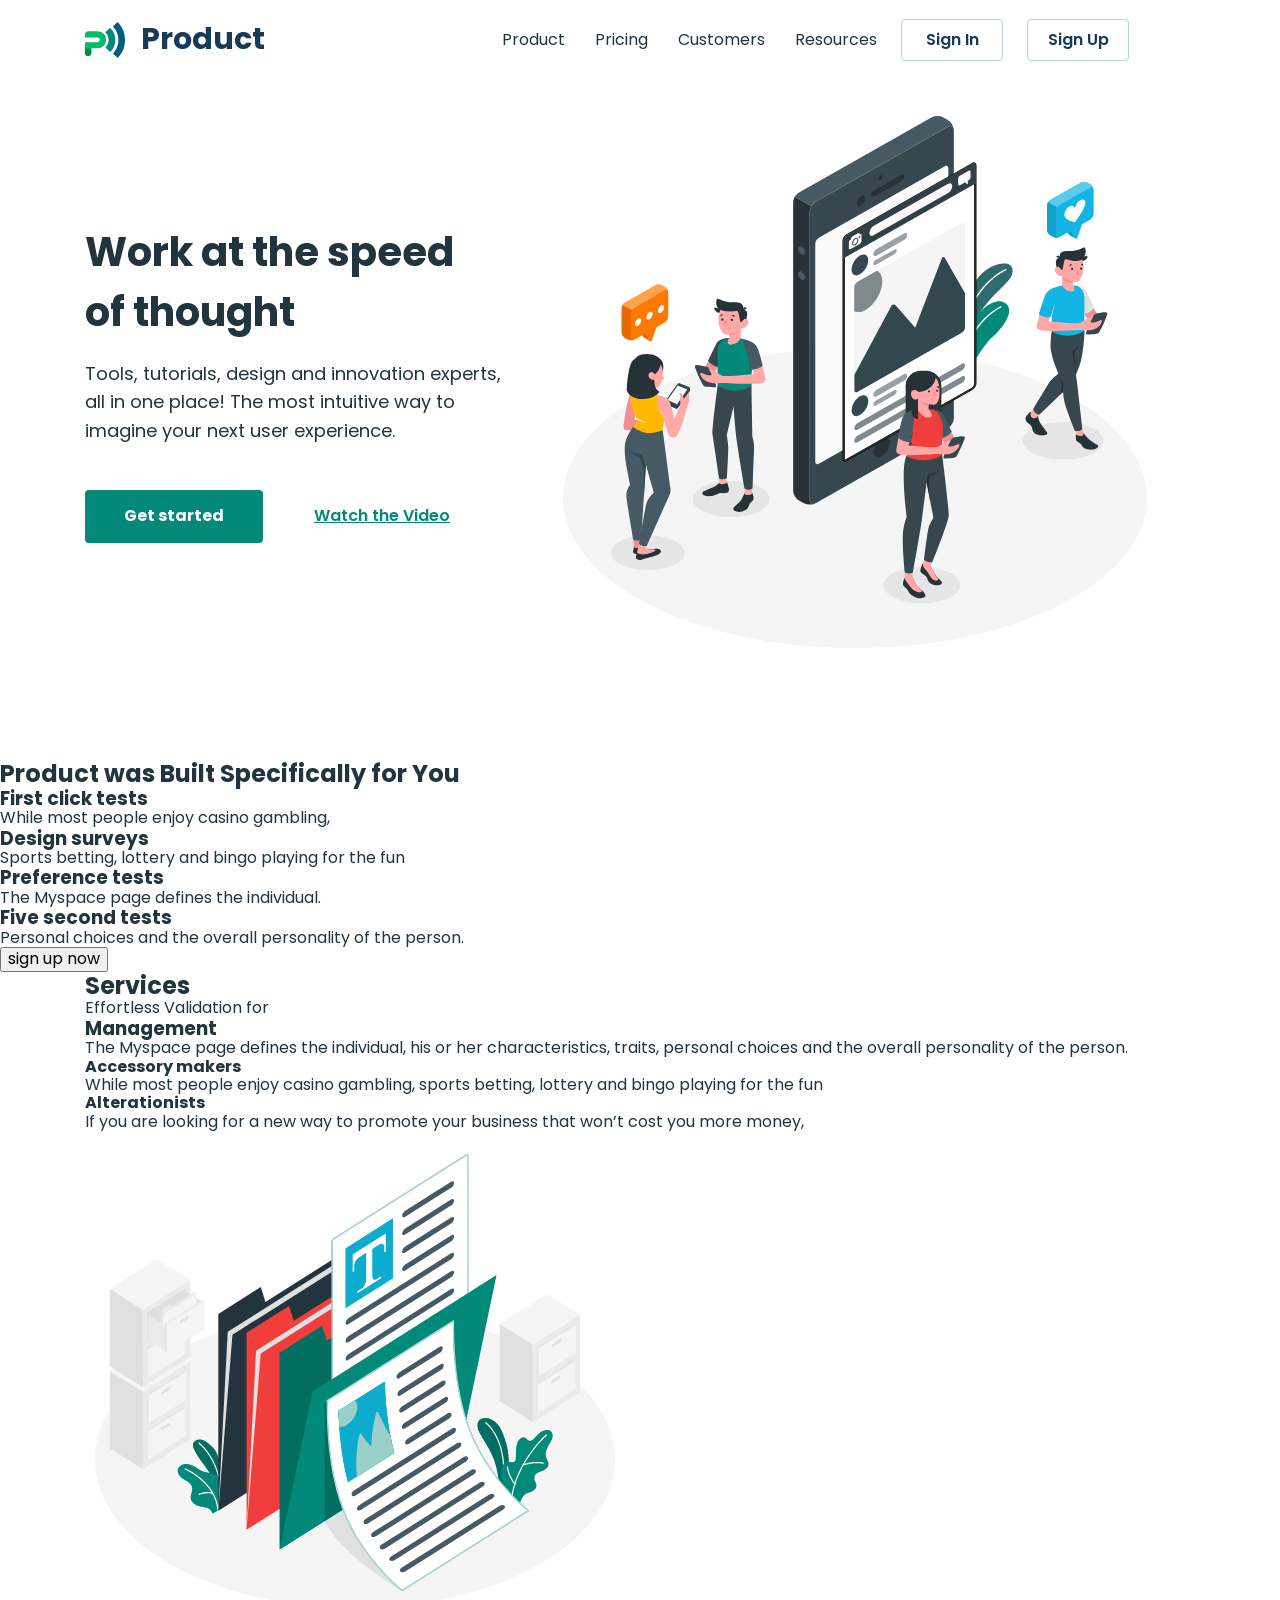
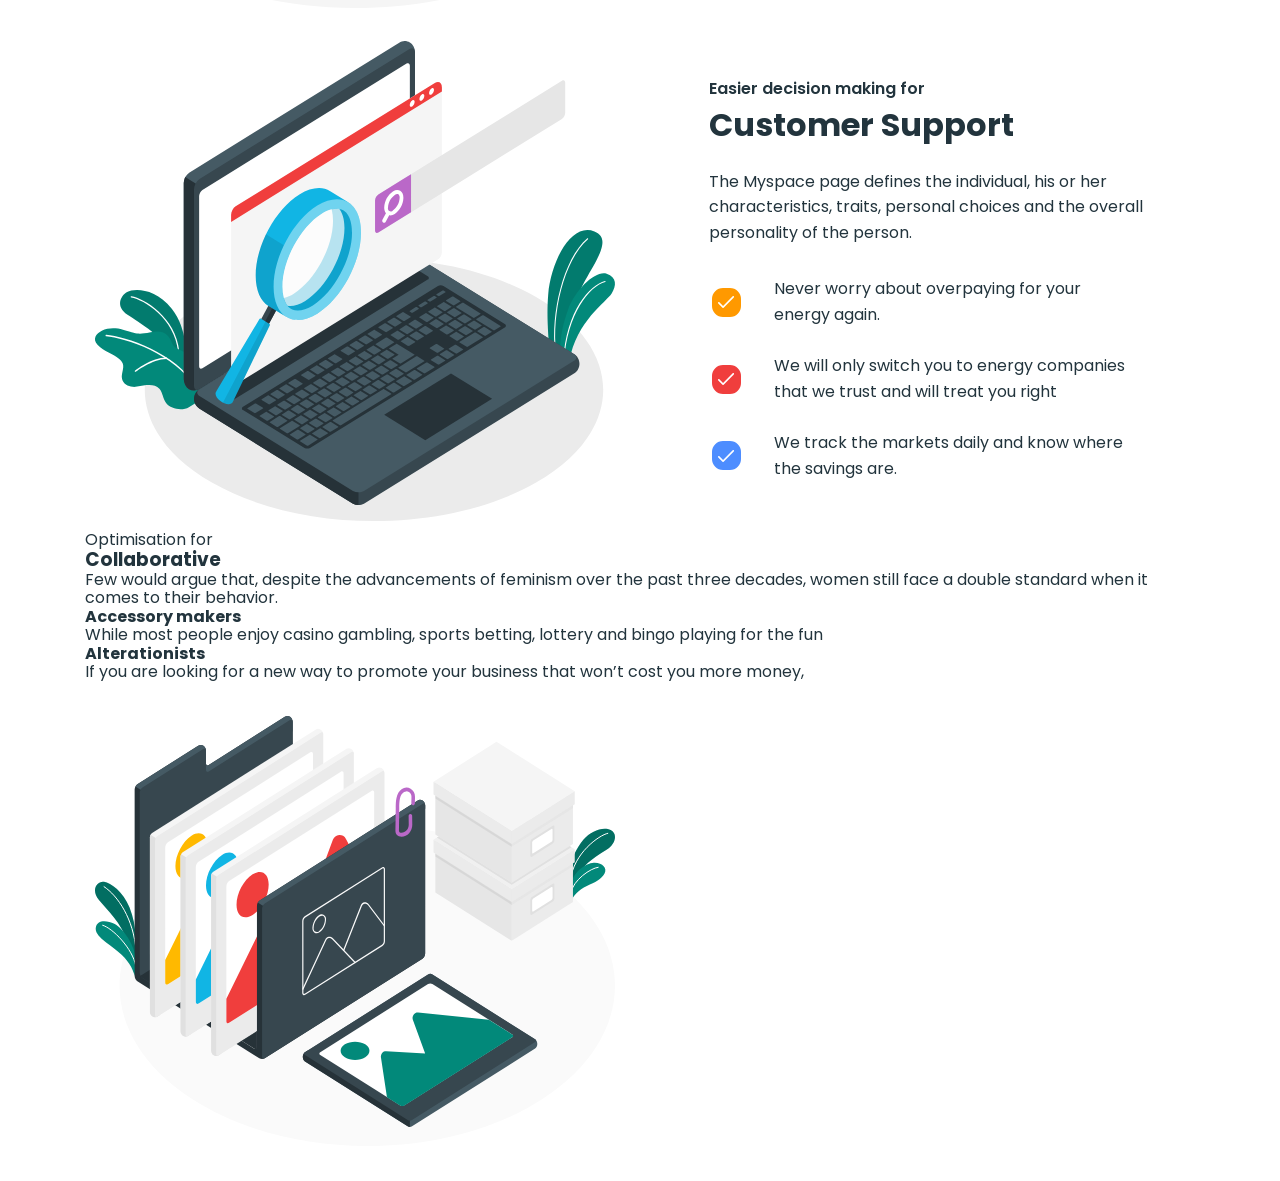
==== commit 4fcb24b9: "add services item" ====
--- a/index.html
+++ b/index.html
@@ -110,96 +110,103 @@
         <button type="button">sign up now</button>
       </section>
       <section>
-        <h2>Services</h2>
-        <ul>
-          <li>
-            <p>Effortless Validation for</p>
-            <h3>Management</h3>
-            <p>
-              The Myspace page defines the individual, his or her
-              characteristics, traits, personal choices and the overall
-              personality of the person.
-            </p>
-            <ul>
-              <li>
-                <h4>Accessory makers</h4>
-                <p>
-                  While most people enjoy casino gambling, sports betting,
-                  lottery and bingo playing for the fun
+        <div class="container">
+          <h2>Services</h2>
+          <ul>
+            <li>
+              <p>Effortless Validation for</p>
+              <h3>Management</h3>
+              <p>
+                The Myspace page defines the individual, his or her
+                characteristics, traits, personal choices and the overall
+                personality of the person.
+              </p>
+              <ul>
+                <li>
+                  <h4>Accessory makers</h4>
+                  <p>
+                    While most people enjoy casino gambling, sports betting,
+                    lottery and bingo playing for the fun
+                  </p>
+                </li>
+                <li>
+                  <h4>Alterationists</h4>
+                  <p>
+                    If you are looking for a new way to promote your business
+                    that won’t cost you more money,
+                  </p>
+                </li>
+              </ul>
+              <img
+                src="./images/management-img.svg"
+                alt="management-img"
+                width="540"
+                alt="500"
+              />
+            </li>
+            <li class="services-list-item">
+              <img
+                src="./images/support-img.svg"
+                alt="support-img"
+                width="540"
+                height="500"
+                class="services-list-img"
+              />
+              <div>
+                <p class="services-item-subtitle">Easier decision making for</p>
+                <h3 class="services-item-title">Customer Support</h3>
+                <p class="services-item-descr">
+                  The Myspace page defines the individual, his or her
+                  characteristics, traits, personal choices and the overall
+                  personality of the person.
                 </p>
-              </li>
-              <li>
-                <h4>Alterationists</h4>
-                <p>
-                  If you are looking for a new way to promote your business that
-                  won’t cost you more money,
-                </p>
-              </li>
-            </ul>
-            <img
-              src="./images/management-img.svg"
-              alt="management-img"
-              width="540"
-              alt="500"
-            />
-          </li>
-          <li>
-            <img
-              src="./images/support-img.svg"
-              alt="support-img"
-              width="540"
-              height="500"
-            />
-            <p>Easier decision making for</p>
-            <h3>Customer Support</h3>
-            <p>
-              The Myspace page defines the individual, his or her
-              characteristics, traits, personal choices and the overall
-              personality of the person.
-            </p>
-            <ul>
-              <li>Never worry about overpaying for your energy again.</li>
-              <li>
-                We will only switch you to energy companies that we trust and
-                will treat you right
-              </li>
-              <li>
-                We track the markets daily and know where the savings are.
-              </li>
-            </ul>
-          </li>
-          <li>
-            <p>Optimisation for</p>
-            <h3>Collaborative</h3>
-            <p>
-              Few would argue that, despite the advancements of feminism over
-              the past three decades, women still face a double standard when it
-              comes to their behavior.
-            </p>
-            <ul>
-              <li>
-                <h4>Accessory makers</h4>
-                <p>
-                  While most people enjoy casino gambling, sports betting,
-                  lottery and bingo playing for the fun
-                </p>
-              </li>
-              <li>
-                <h4>Alterationists</h4>
-                <p>
-                  If you are looking for a new way to promote your business that
-                  won’t cost you more money,
-                </p>
-              </li>
-            </ul>
-            <img
-              src="./images/collaboration-img.svg"
-              alt="collaboration-img"
-              width="540"
-              height="500"
-            />
-          </li>
-        </ul>
+                <ul class="services-customer-list">
+                  <li class="services-customer-item">
+                    Never worry about overpaying for your energy again.
+                  </li>
+                  <li class="services-customer-item">
+                    We will only switch you to energy companies that we trust and
+                    will treat you right
+                  </li>
+                  <li class="services-customer-item">
+                    We track the markets daily and know where the savings are.
+                  </li>
+                </ul>
+              </div>
+            </li>
+            <li>
+              <p>Optimisation for</p>
+              <h3>Collaborative</h3>
+              <p>
+                Few would argue that, despite the advancements of feminism over
+                the past three decades, women still face a double standard when
+                it comes to their behavior.
+              </p>
+              <ul>
+                <li>
+                  <h4>Accessory makers</h4>
+                  <p>
+                    While most people enjoy casino gambling, sports betting,
+                    lottery and bingo playing for the fun
+                  </p>
+                </li>
+                <li>
+                  <h4>Alterationists</h4>
+                  <p>
+                    If you are looking for a new way to promote your business
+                    that won’t cost you more money,
+                  </p>
+                </li>
+              </ul>
+              <img
+                src="./images/collaboration-img.svg"
+                alt="collaboration-img"
+                width="540"
+                height="500"
+              />
+            </li>
+          </ul>
+        </div>
       </section>
     </main>
   </body>
--- a/css/styles.css
+++ b/css/styles.css
@@ -5,69 +5,68 @@
 h4,
 h5,
 h6 {
-  margin: 0;
+    margin: 0;
 }
 
 ul {
-  padding-left: 0;
-  margin: 0;
-  list-style: none;
+    padding-left: 0;
+    margin: 0;
+    list-style: none;
 }
 
 img {
-  display: block;
+    display: block;
 }
 
 a {
-  text-decoration: none;
+    text-decoration: none;
 }
 
 button {
-  cursor: pointer;
+    cursor: pointer;
 }
 
 address {
-  font-style: normal;
+    font-style: normal;
 }
 
 body {
-  font-family: "Poppins", sans-serif;
-  color: #22343d;
-  background-color: #fff;
+    font-family: "Poppins", sans-serif;
+    color: #22343d;
+    background-color: #fff;
 }
 
 .container {
-  width: 1140px;
-  padding: 0 15px;
-  margin: 0 auto;
-}
-
-.header {
-}
+    width: 1140px;
+    padding: 0 15px;
+    margin: 0 auto;
+}
+
+.header {}
 
 .header-container {
-  display: flex;
-  align-items: center;
+    display: flex;
+    align-items: center;
 }
 
 .header-logo {
-  font-weight: 700;
-  font-size: 30px;
-  line-height: 0.93;
-  color: #173a56;
-  display: flex;
-  gap: 16px;
-  align-items: center;
-  margin-right: 237px;
+    font-weight: 700;
+    font-size: 30px;
+    line-height: 0.93;
+    color: #173a56;
+    display: flex;
+    gap: 16px;
+    align-items: center;
+    margin-right: 237px;
 }
 
 .header-nav {
-  margin-right: 24px;
+    margin-right: 24px;
 }
 
 .header-nav-list {
-  display: flex;
-  gap: 30px;
+    display: flex;
+    gap: 30px;
 }
 
 /* .header-nav-item:not(:last-child) {
@@ -75,88 +74,163 @@
 } */
 
 .header-nav-link {
-  font-size: 16px;
-  line-height: 1.75;
-  color: #22343d;
-  display: block;
-  padding: 26px 0;
+    font-size: 16px;
+    line-height: 1.75;
+    color: #22343d;
+    display: block;
+    padding: 26px 0;
 }
 
 .header-btn-list {
-  display: flex;
-  gap: 24px;
-}
-
-.header-btn-item {
-}
+    display: flex;
+    gap: 24px;
+}
+
+.header-btn-item {}
 
 .header-btn {
-  font-weight: 600;
-  font-size: 16px;
-  text-align: center;
-  color: #173a56;
-  background-color: transparent;
-  min-width: 102px;
-  height: 42px;
-  border-radius: 4px;
-  border: 1px solid #bcd0e5;
+    font-weight: 600;
+    font-size: 16px;
+    text-align: center;
+    color: #173a56;
+    background-color: transparent;
+    min-width: 102px;
+    height: 42px;
+    border-radius: 4px;
+    border: 1px solid #bcd0e5;
 }
 
 .header-btn:hover,
 .header-btn:focus {
-  color: #fff;
-  background-color: #02897a;
-  border: none;
+    color: #fff;
+    background-color: #02897a;
+    border: none;
 }
 
 /* ----------HERO SECTION------------ */
 .hero {
-  padding-top: 25px;
-  padding-bottom: 100px;
-}
+    padding-top: 25px;
+    padding-bottom: 100px;
+}
+
 .hero-title {
-  font-size: 40px;
-  line-height: 1.5;
-  color: #22343d;
-  width: 390px;
-  margin-bottom: 18px;
-}
+    font-size: 40px;
+    line-height: 1.5;
+    color: #22343d;
+    width: 390px;
+    margin-bottom: 18px;
+}
+
 .hero-text {
-  font-size: 18px;
-  line-height: 1.56;
-  color: #22343d;
-  margin-bottom: 45px;
-  max-width: 430px;
-}
+    font-size: 18px;
+    line-height: 1.56;
+    color: #22343d;
+    margin-bottom: 45px;
+    max-width: 430px;
+}
+
 .hero-btn-list {
-  display: flex;
-  gap: 30px;
-}
-.hero-btn-item {
-}
+    display: flex;
+    gap: 30px;
+}
+
+.hero-btn-item {}
+
 .hero-start-btn {
-  font-weight: 700;
-  font-size: 16px;
-  color: #fff;
-  background-color: #02897a;
-  min-width: 178px;
-  height: 53px;
-  border-radius: 4px;
-  border: none;
-}
+    font-weight: 700;
+    font-size: 16px;
+    color: #fff;
+    background-color: #02897a;
+    min-width: 178px;
+    height: 53px;
+    border-radius: 4px;
+    border: none;
+}
+
 .hero-video-btn {
-  font-weight: 600;
-  font-size: 16px;
-  text-decoration: underline;
-  text-decoration-skip-ink: none;
-  color: #02897a;
-  background-color: transparent;
-  border: none;
-  min-width: 178px;
-  height: 53px;
-}
+    font-weight: 600;
+    font-size: 16px;
+    text-decoration: underline;
+    text-decoration-skip-ink: none;
+    color: #02897a;
+    background-color: transparent;
+    border: none;
+    min-width: 178px;
+    height: 53px;
+}
+
 .hero-container {
-  display: flex;
-  gap: 35px;
-  align-items: center;
-}
+    display: flex;
+    gap: 35px;
+    align-items: center;
+}
+
+.services-list-img {
+    margin-right: 84px;
+}
+
+.services-list-item {
+    display: flex;
+    align-items: center;
+}
+
+.services-item-subtitle {
+    font-weight: 600;
+    color: #22343d;
+    margin-bottom: 8px;
+}
+
+.services-item-title {
+    font-size: 32px;
+    color: #22343d;
+    margin-bottom: 25px;
+}
+
+.services-item-descr {
+    line-height: 162%;
+    color: #22343d;
+    margin-bottom: 30px;
+    max-width: 437px;
+}
+
+.services-customer-list {}
+
+.services-customer-item {
+    font-weight: 400;
+    font-size: 16px;
+    line-height: 162%;
+    color: #22343d;
+    display: flex;
+    gap: 30px;
+    align-items: center;
+    max-width: 430px;
+}
+
+.services-customer-item:not(:last-child){
+    margin-bottom: 25px;
+}
+
+.services-customer-item::before {
+    content: "";
+    width: 35px;
+    height: 35px;
+    border: 3px solid #fff;
+    border-radius: 14px;
+    display: block;
+    background-image: url(../images/tick.svg);
+    background-repeat: no-repeat;
+    background-position: center;
+    flex-shrink: 0;
+}
+
+.services-customer-item:nth-child(1)::before {
+    background-color: #FF9900;
+}
+
+.services-customer-item:nth-child(2)::before {
+    background-color: #F03E3D;
+}
+
+.services-customer-item:nth-child(3)::before {
+    background-color: #4D8DFF;
+}
